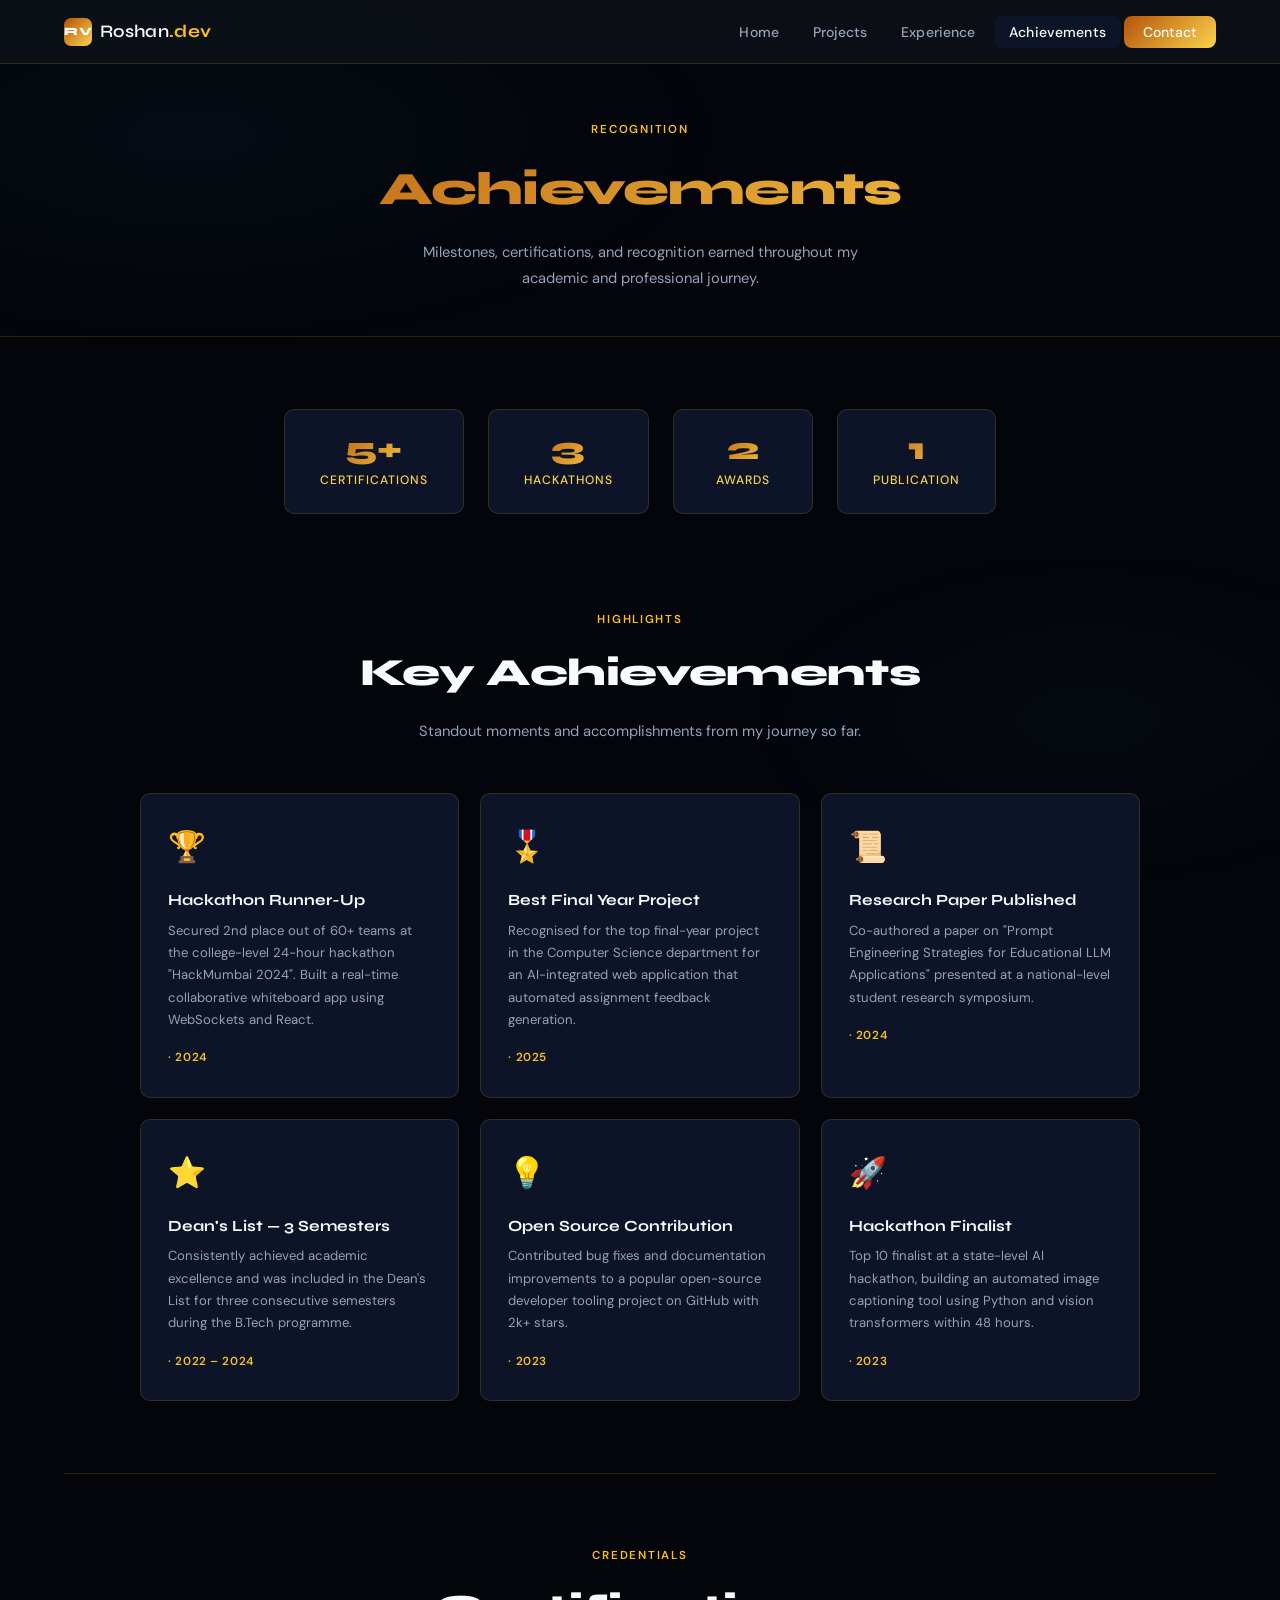
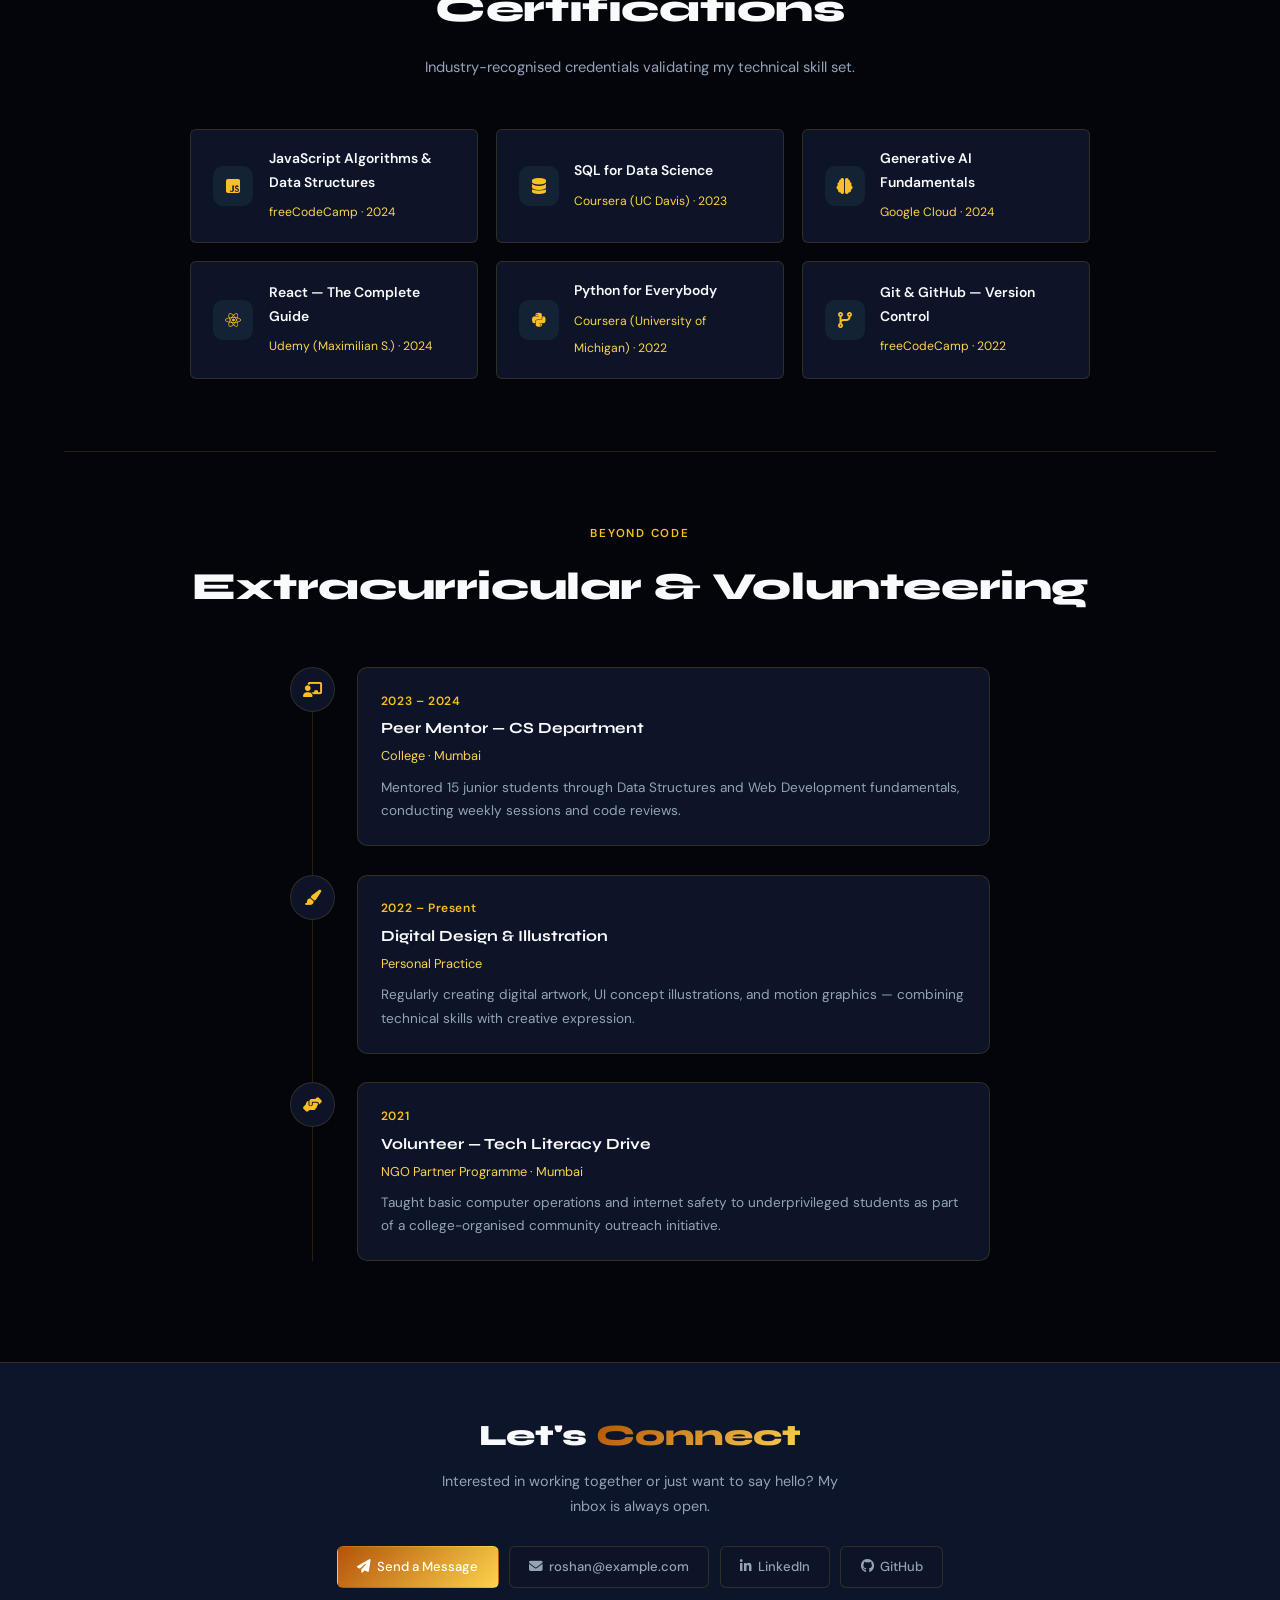
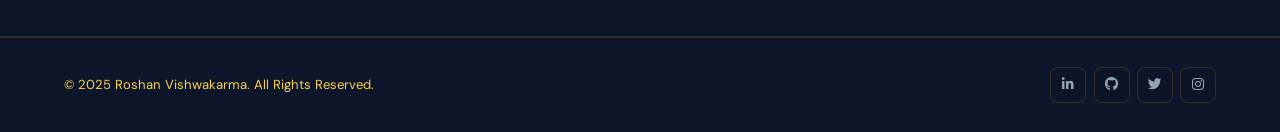
==== ach.html @ c351575d "Project Upload" ====
<!DOCTYPE html>
<html lang="en">
<head>
    <meta charset="UTF-8">
    <meta name="viewport" content="width=device-width, initial-scale=1.0">
    <title>Achievements | Roshan Vishwakarma</title>
    <meta name="description" content="Certifications, awards, and academic achievements of Roshan Vishwakarma.">
    <link rel="stylesheet" href="style.css">
    <link rel="stylesheet" href="https://cdnjs.cloudflare.com/ajax/libs/font-awesome/6.4.0/css/all.min.css">
</head>
<body>

    <nav class="navbar">
        <a href="index.html" class="logo">
            <span class="logo-badge">RV</span>
            <span class="logo-name">Roshan<span>.dev</span></span>
        </a>
        <ul class="nav-links">
            <li><a href="index.html">Home</a></li>
            <li><a href="projects.html">Projects</a></li>
            <li><a href="exp.html">Experience</a></li>
            <li><a href="ach.html" class="active">Achievements</a></li>
            <li><a href="contacts.html" class="nav-cta">Contact</a></li>
        </ul>
        <button class="hamburger" aria-label="Toggle menu"><i class="fas fa-bars"></i></button>
    </nav>

    <div class="page-hero">
        <span class="section-label">Recognition</span>
        <h1 class="gradient-text">Achievements</h1>
        <p>Milestones, certifications, and recognition earned throughout my academic and professional journey.</p>
    </div>

    <!-- ── STATS ── -->
    <section class="section" style="padding-bottom: 1rem;">
        <div class="stats-row">
            <div class="stat-card fade-in">
                <div class="stat-number">5+</div>
                <div class="stat-label">Certifications</div>
            </div>
            <div class="stat-card fade-in">
                <div class="stat-number">3</div>
                <div class="stat-label">Hackathons</div>
            </div>
            <div class="stat-card fade-in">
                <div class="stat-number">2</div>
                <div class="stat-label">Awards</div>
            </div>
            <div class="stat-card fade-in">
                <div class="stat-number">1</div>
                <div class="stat-label">Publication</div>
            </div>
        </div>
    </section>

    <!-- ── KEY ACHIEVEMENTS ── -->
    <section class="section" style="padding-top: 1rem;">
        <div class="section-header">
            <span class="section-label">Highlights</span>
            <h2 class="section-title">Key Achievements</h2>
            <p class="section-desc">Standout moments and accomplishments from my journey so far.</p>
        </div>

        <div class="achievements-grid">

            <div class="achievement-card fade-in">
                <div class="achievement-icon">🏆</div>
                <h3>Hackathon Runner-Up</h3>
                <p>Secured 2nd place out of 60+ teams at the college-level 24-hour hackathon "HackMumbai 2024". Built a real-time collaborative whiteboard app using WebSockets and React.</p>
                <span class="achievement-year">· 2024</span>
            </div>

            <div class="achievement-card fade-in">
                <div class="achievement-icon">🎖️</div>
                <h3>Best Final Year Project</h3>
                <p>Recognised for the top final-year project in the Computer Science department for an AI-integrated web application that automated assignment feedback generation.</p>
                <span class="achievement-year">· 2025</span>
            </div>

            <div class="achievement-card fade-in">
                <div class="achievement-icon">📜</div>
                <h3>Research Paper Published</h3>
                <p>Co-authored a paper on "Prompt Engineering Strategies for Educational LLM Applications" presented at a national-level student research symposium.</p>
                <span class="achievement-year">· 2024</span>
            </div>

            <div class="achievement-card fade-in">
                <div class="achievement-icon">⭐</div>
                <h3>Dean's List — 3 Semesters</h3>
                <p>Consistently achieved academic excellence and was included in the Dean's List for three consecutive semesters during the B.Tech programme.</p>
                <span class="achievement-year">· 2022 – 2024</span>
            </div>

            <div class="achievement-card fade-in">
                <div class="achievement-icon">💡</div>
                <h3>Open Source Contribution</h3>
                <p>Contributed bug fixes and documentation improvements to a popular open-source developer tooling project on GitHub with 2k+ stars.</p>
                <span class="achievement-year">· 2023</span>
            </div>

            <div class="achievement-card fade-in">
                <div class="achievement-icon">🚀</div>
                <h3>Hackathon Finalist</h3>
                <p>Top 10 finalist at a state-level AI hackathon, building an automated image captioning tool using Python and vision transformers within 48 hours.</p>
                <span class="achievement-year">· 2023</span>
            </div>

        </div>
    </section>

    <div class="section-divider"></div>

    <!-- ── CERTIFICATIONS ── -->
    <section class="section">
        <div class="section-header">
            <span class="section-label">Credentials</span>
            <h2 class="section-title">Certifications</h2>
            <p class="section-desc">Industry-recognised credentials validating my technical skill set.</p>
        </div>

        <div class="cert-grid">
            <a href="#" class="cert-card fade-in">
                <div class="cert-icon"><i class="fab fa-js-square"></i></div>
                <div class="cert-info">
                    <h4>JavaScript Algorithms &amp; Data Structures</h4>
                    <span>freeCodeCamp · 2024</span>
                </div>
            </a>

            <a href="#" class="cert-card fade-in">
                <div class="cert-icon"><i class="fas fa-database"></i></div>
                <div class="cert-info">
                    <h4>SQL for Data Science</h4>
                    <span>Coursera (UC Davis) · 2023</span>
                </div>
            </a>

            <a href="#" class="cert-card fade-in">
                <div class="cert-icon"><i class="fas fa-brain"></i></div>
                <div class="cert-info">
                    <h4>Generative AI Fundamentals</h4>
                    <span>Google Cloud · 2024</span>
                </div>
            </a>

            <a href="#" class="cert-card fade-in">
                <div class="cert-icon"><i class="fab fa-react"></i></div>
                <div class="cert-info">
                    <h4>React — The Complete Guide</h4>
                    <span>Udemy (Maximilian S.) · 2024</span>
                </div>
            </a>

            <a href="#" class="cert-card fade-in">
                <div class="cert-icon"><i class="fab fa-python"></i></div>
                <div class="cert-info">
                    <h4>Python for Everybody</h4>
                    <span>Coursera (University of Michigan) · 2022</span>
                </div>
            </a>

            <a href="#" class="cert-card fade-in">
                <div class="cert-icon"><i class="fas fa-code-branch"></i></div>
                <div class="cert-info">
                    <h4>Git &amp; GitHub — Version Control</h4>
                    <span>freeCodeCamp · 2022</span>
                </div>
            </a>
        </div>
    </section>

    <div class="section-divider"></div>

    <!-- ── EXTRACURRICULAR ── -->
    <section class="section">
        <div class="section-header">
            <span class="section-label">Beyond Code</span>
            <h2 class="section-title">Extracurricular &amp; Volunteering</h2>
        </div>

        <div class="timeline" style="max-width:700px; margin:0 auto;">

            <div class="timeline-item fade-in">
                <div class="timeline-icon"><i class="fas fa-chalkboard-teacher"></i></div>
                <div class="timeline-content">
                    <span class="timeline-date">2023 – 2024</span>
                    <h3>Peer Mentor — CS Department</h3>
                    <span class="timeline-place">College · Mumbai</span>
                    <p>Mentored 15 junior students through Data Structures and Web Development fundamentals, conducting weekly sessions and code reviews.</p>
                </div>
            </div>

            <div class="timeline-item fade-in">
                <div class="timeline-icon"><i class="fas fa-paint-brush"></i></div>
                <div class="timeline-content">
                    <span class="timeline-date">2022 – Present</span>
                    <h3>Digital Design &amp; Illustration</h3>
                    <span class="timeline-place">Personal Practice</span>
                    <p>Regularly creating digital artwork, UI concept illustrations, and motion graphics — combining technical skills with creative expression.</p>
                </div>
            </div>

            <div class="timeline-item fade-in">
                <div class="timeline-icon"><i class="fas fa-hands-helping"></i></div>
                <div class="timeline-content">
                    <span class="timeline-date">2021</span>
                    <h3>Volunteer — Tech Literacy Drive</h3>
                    <span class="timeline-place">NGO Partner Programme · Mumbai</span>
                    <p>Taught basic computer operations and internet safety to underprivileged students as part of a college-organised community outreach initiative.</p>
                </div>
            </div>

        </div>
    </section>

    <!-- ── CONNECT WITH ME ── -->
    <div class="connect-banner">
        <h2>Let's <span class="gradient-text">Connect</span></h2>
        <p>Interested in working together or just want to say hello? My inbox is always open.</p>
        <div class="connect-links">
            <a href="contacts.html" class="connect-link primary"><i class="fas fa-paper-plane"></i> Send a Message</a>
            <a href="mailto:roshan@example.com" class="connect-link"><i class="fas fa-envelope"></i> roshan@example.com</a>
            <a href="https://linkedin.com/in/roshan" target="_blank" class="connect-link"><i class="fab fa-linkedin-in"></i> LinkedIn</a>
            <a href="https://github.com/roshan" target="_blank" class="connect-link"><i class="fab fa-github"></i> GitHub</a>
        </div>
    </div>

    <footer class="footer">
        <div class="footer-left">
            <p>© 2025 Roshan Vishwakarma. All Rights Reserved.</p>
        </div>
        <div class="social-icons">
            <a href="#" aria-label="LinkedIn"><i class="fab fa-linkedin-in"></i></a>
            <a href="#" aria-label="GitHub"><i class="fab fa-github"></i></a>
            <a href="#" aria-label="Twitter"><i class="fab fa-twitter"></i></a>
            <a href="#" aria-label="Instagram"><i class="fab fa-instagram"></i></a>
        </div>
    </footer>

    <script src="script.js"></script>
</body>
</html>
---- style.css ----
@import url('https://fonts.googleapis.com/css2?family=Syne:wght@400;500;600;700;800&family=DM+Sans:ital,opsz,wght@0,9..40,300;0,9..40,400;0,9..40,500;1,9..40,300&display=swap');

/* ═══════════════════════════════════════════
   DESIGN TOKENS
═══════════════════════════════════════════ */
:root {
    /* Backgrounds & Surfaces */
    --bg:          #03050b;
    --bg-2:        #0c152a;
    --bg-3:        #131e3b;
    --surface:     #0d1427;
    --surface-2:   #131d36;
    --surface-3:   #192643; 
    --overlay:     rgba(6, 11, 25, 0.85); 

    /* Borders */
    --border:        rgba(251, 191, 36, 0.15);
    --border-hover:  rgba(251, 191, 36, 0.35);
    --border-strong: rgba(251, 191, 36, 0.55); 

    /* Typography */
    --text-bright: #ffffff; 
    --text:        #f8fafc;
    --text-muted:  #94a3b8;
    --text-dim:    #fcd34d;

    /* Primary Accents */
    --accent:        #fbbf24;
    --accent-hover:  #fcd34d; 
    --accent-active: #f59e0b; 
    --accent-2:      #fde68a;
    --accent-3:      #fef08a;

    /* Semantic / Status Colors */
    --success:       #34d399;
    --success-bg:    rgba(52, 211, 153, 0.15);
    --warning:       #fb923c;
    --warning-bg:    rgba(251, 146, 60, 0.15);
    --error:         #f87171;
    --error-bg:      rgba(248, 113, 113, 0.15);

    /* Effects & Geometry */
    --glow:        rgba(251, 191, 36, 0.20);
    --gradient:    linear-gradient(135deg, #b45309 0%, #fcd34d 100%);
    --gradient-2:  linear-gradient(135deg, #d97706 0%, #fde68a 100%);
    --shadow:      0 16px 48px rgba(0,0,0,0.55);
    --radius:      10px;
    --radius-sm:   6px;
}
/* ═══════════════════════════════════════════
   RESET & BASE
═══════════════════════════════════════════ */
*,*::before,*::after{margin:0;padding:0;box-sizing:border-box;}
html{scroll-behavior:smooth;}
body{background-color:var(--bg);color:var(--text);font-family:'DM Sans',sans-serif;line-height:1.7;overflow-x:hidden;}
body::before{content:'';position:fixed;inset:0;background:radial-gradient(ellipse 70% 40% at 15% 15%,rgba(78,158,187,0.05) 0%,transparent 60%),radial-gradient(ellipse 50% 35% at 85% 80%,rgba(108,184,212,0.03) 0%,transparent 55%);pointer-events:none;z-index:0;}

/* ═══════════════════════════════════════════
   NAVBAR
═══════════════════════════════════════════ */
.navbar{display:flex;justify-content:space-between;align-items:center;padding:0 5%;height:64px;background:rgba(13,17,23,0.92);backdrop-filter:blur(18px);-webkit-backdrop-filter:blur(18px);border-bottom:1px solid var(--border);position:sticky;top:0;z-index:1000;transition:box-shadow 0.3s;}
.logo{font-family:'Syne',sans-serif;font-size:1.1rem;font-weight:700;color:var(--text);text-decoration:none;letter-spacing:0.02em;display:flex;align-items:center;gap:8px;}
.logo-badge{width:28px;height:28px;border-radius:7px;background:var(--gradient);display:inline-flex;align-items:center;justify-content:center;font-size:0.7rem;font-weight:800;color:#fff;letter-spacing:0.5px;flex-shrink:0;}
.logo-name{font-weight:600;color:var(--text);}
.logo-name span{color:var(--accent);font-weight:700;}
.nav-links{list-style:none;display:flex;gap:0.2rem;}
.nav-links a{text-decoration:none;color:var(--text-muted);font-size:0.875rem;font-weight:500;padding:0.42rem 0.95rem;border-radius:8px;transition:all 0.2s;letter-spacing:0.01em;}
.nav-links a:hover,.nav-links a.active{color:var(--text);background:var(--surface);}
.nav-cta{background:var(--gradient)!important;color:#fff!important;padding:0.42rem 1.15rem!important;}
.nav-cta:hover{opacity:0.88;transform:translateY(-1px);}
.hamburger{display:none;font-size:1.35rem;cursor:pointer;color:var(--text);background:none;border:none;padding:4px;line-height:1;}

/* ═══════════════════════════════════════════
   HERO
═══════════════════════════════════════════ */
.hero{min-height:calc(100vh - 64px);display:flex;align-items:center;justify-content:center;text-align:center;padding:4rem 5%;position:relative;z-index:1;}
.hero-container{max-width:780px;animation:fadeUp 0.7s ease both;}
.profile-img-wrapper{position:relative;display:inline-block;margin-bottom:1.5rem;padding:2px;border-radius:50%;background:var(--gradient);}
.profile-img{width:118px;height:118px;border-radius:50%;object-fit:cover;display:block;outline:2.5px solid var(--bg);outline-offset:-1px;position:relative;z-index:1;}
.profile-img-wrapper::after{content:'';position:absolute;inset:-12px;border-radius:50%;background:var(--gradient);opacity:0.09;filter:blur(16px);z-index:0;}
.status-badge{display:inline-flex;align-items:center;gap:7px;background:rgba(78,158,187,0.08);border:1px solid rgba(78,158,187,0.26);padding:0.32rem 1rem;border-radius:100px;font-size:0.78rem;color:var(--accent-2);margin-bottom:1.5rem;font-weight:500;animation:fadeUp 0.7s 0.1s ease both;letter-spacing:0.01em;}
.status-dot{width:6px;height:6px;background:#4ade80;border-radius:50%;animation:pulse 2.2s infinite;}
@keyframes pulse{0%,100%{opacity:1;transform:scale(1);}50%{opacity:0.55;transform:scale(0.75);}}
.hero h1{font-family:'Syne',sans-serif;font-size:clamp(2.2rem,5.5vw,3.8rem);font-weight:800;line-height:1.1;margin-bottom:0.9rem;letter-spacing:-0.8px;animation:fadeUp 0.7s 0.14s ease both;}
.gradient-text{background:var(--gradient);-webkit-background-clip:text;-webkit-text-fill-color:transparent;background-clip:text;}
.subtitle{font-size:1rem;color:var(--text-muted);margin-bottom:1.6rem;animation:fadeUp 0.7s 0.18s ease both;letter-spacing:0.01em;}
.hero-tags{display:flex;justify-content:center;flex-wrap:wrap;gap:0.55rem;margin-bottom:1.8rem;animation:fadeUp 0.7s 0.22s ease both;}
.hero-tag{display:inline-flex;align-items:center;gap:6px;background:var(--surface);border:1px solid var(--border);padding:0.35rem 0.85rem;border-radius:100px;font-size:0.8rem;color:var(--text-muted);font-weight:500;}
.hero-tag i{color:var(--accent);font-size:0.72rem;}
.bio{font-size:0.97rem;color:var(--text-muted);max-width:540px;margin:0 auto 2.4rem;line-height:1.85;animation:fadeUp 0.7s 0.26s ease both;}
.hero-btns{display:flex;justify-content:center;gap:0.9rem;flex-wrap:wrap;animation:fadeUp 0.7s 0.30s ease both;}

/* ═══════════════════════════════════════════
   BUTTONS
═══════════════════════════════════════════ */
.btn{padding:0.72rem 1.75rem;border-radius:var(--radius-sm);text-decoration:none;font-weight:600;font-size:0.875rem;transition:all 0.22s;display:inline-flex;align-items:center;gap:7px;letter-spacing:0.01em;border:none;cursor:pointer;font-family:inherit;}
.btn-primary{background:var(--gradient);color:#fff;box-shadow:0 4px 18px var(--glow);}
.btn-primary:hover{transform:translateY(-2px);box-shadow:0 8px 28px var(--glow);opacity:0.92;}
.btn-secondary{background:var(--surface);color:var(--text);border:1px solid var(--border);}
.btn-secondary:hover{background:var(--surface-2);border-color:var(--border-hover);transform:translateY(-2px);}
.btn-ghost{background:transparent;color:var(--accent);border:1px solid rgba(78,158,187,0.3);}
.btn-ghost:hover{background:rgba(78,158,187,0.07);border-color:var(--accent);}

/* ═══════════════════════════════════════════
   SECTIONS
═══════════════════════════════════════════ */
.section{padding:4.5rem 5%;position:relative;z-index:1;}
.section-header{text-align:center;margin-bottom:3rem;}
.section-label{font-size:0.72rem;font-weight:600;letter-spacing:0.15em;text-transform:uppercase;color:var(--accent);margin-bottom:0.65rem;display:block;}
.section-title{font-family:'Syne',sans-serif;font-size:clamp(1.7rem,3.5vw,2.4rem);font-weight:800;letter-spacing:-0.4px;margin-bottom:0.85rem;color:var(--text);}
.section-desc{color:var(--text-muted);max-width:480px;margin:0 auto;font-size:0.92rem;line-height:1.75;}

/* ═══════════════════════════════════════════
   STATS
═══════════════════════════════════════════ */
.stats-row{display:flex;justify-content:center;gap:1.5rem;flex-wrap:wrap;margin-bottom:4rem;}
.stat-card{text-align:center;background:var(--surface);border:1px solid var(--border);border-radius:var(--radius);padding:1.4rem 2.2rem;min-width:140px;transition:border-color 0.25s,transform 0.25s;}
.stat-card:hover{border-color:var(--border-hover);transform:translateY(-3px);}
.stat-number{font-family:'Syne',sans-serif;font-size:2rem;font-weight:800;background:var(--gradient);-webkit-background-clip:text;-webkit-text-fill-color:transparent;background-clip:text;line-height:1;margin-bottom:0.35rem;}
.stat-label{font-size:0.76rem;color:var(--text-dim);text-transform:uppercase;letter-spacing:0.08em;font-weight:500;}

/* ═══════════════════════════════════════════
   SKILLS — TECHNICAL
═══════════════════════════════════════════ */
.skills-grid{display:grid;grid-template-columns:repeat(auto-fit,minmax(240px,1fr));gap:1.25rem;max-width:1000px;margin:0 auto;}
.skill-card{background:var(--surface);padding:1.7rem;border-radius:var(--radius);border:1px solid var(--border);transition:all 0.28s;position:relative;overflow:hidden;}
.skill-card::before{content:'';position:absolute;top:0;left:0;right:0;height:2px;background:var(--gradient);opacity:0;transition:opacity 0.28s;}
.skill-card:hover{border-color:var(--border-hover);transform:translateY(-4px);box-shadow:var(--shadow);}
.skill-card:hover::before{opacity:1;}
.skill-card-icon{width:42px;height:42px;background:rgba(78,158,187,0.1);border-radius:11px;display:flex;align-items:center;justify-content:center;font-size:1rem;color:var(--accent);margin-bottom:1.1rem;}
.skill-card h3{font-family:'Syne',sans-serif;font-size:0.95rem;font-weight:700;margin-bottom:0.9rem;color:var(--text);}
.tag-container{display:flex;flex-wrap:wrap;gap:0.45rem;}
.tag{background:rgba(255,255,255,0.04);border:1px solid var(--border);padding:0.28rem 0.7rem;border-radius:6px;font-size:0.76rem;color:var(--text-muted);transition:all 0.2s;}
.tag:hover{background:rgba(78,158,187,0.09);border-color:rgba(78,158,187,0.32);color:var(--accent-2);}

/* ═══════════════════════════════════════════
   SKILLS — SOFT
═══════════════════════════════════════════ */
.soft-skills-grid{display:grid;grid-template-columns:repeat(auto-fit,minmax(220px,1fr));gap:1.2rem;max-width:1000px;margin:0 auto;}
.soft-skill-card{background:var(--surface);border:1px solid var(--border);border-radius:var(--radius);padding:1.4rem 1.5rem;transition:all 0.26s;display:flex;align-items:flex-start;gap:0.9rem;}
.soft-skill-card:hover{border-color:var(--border-hover);transform:translateY(-3px);box-shadow:0 8px 28px rgba(0,0,0,0.28);}
.soft-icon{width:38px;height:38px;border-radius:10px;background:rgba(78,158,187,0.1);display:flex;align-items:center;justify-content:center;font-size:0.92rem;color:var(--accent);flex-shrink:0;margin-top:1px;}
.soft-text h4{font-family:'Syne',sans-serif;font-size:0.87rem;font-weight:700;margin-bottom:0.28rem;color:var(--text);}
.soft-text p{font-size:0.78rem;color:var(--text-muted);line-height:1.65;}

/* ═══════════════════════════════════════════
   PROJECTS
═══════════════════════════════════════════ */
.projects-grid{display:grid;grid-template-columns:repeat(auto-fit,minmax(300px,1fr));gap:1.4rem;max-width:1100px;margin:0 auto;}
.project-card{background:var(--surface);border-radius:var(--radius);overflow:hidden;border:1px solid var(--border);transition:all 0.28s;display:flex;flex-direction:column;}
.project-card:hover{border-color:var(--border-hover);transform:translateY(-5px);box-shadow:var(--shadow);}
.project-img{position:relative;overflow:hidden;height:175px;}
.project-img img{width:100%;height:100%;object-fit:cover;transition:transform 0.5s;}
.project-card:hover .project-img img{transform:scale(1.06);}
.project-img-overlay{position:absolute;inset:0;background:linear-gradient(to bottom,transparent 45%,rgba(13,17,23,0.82));}
.project-content{padding:1.4rem;flex:1;display:flex;flex-direction:column;}
.project-content h3{font-family:'Syne',sans-serif;font-size:1rem;font-weight:700;margin-bottom:0.45rem;color:var(--text);}
.project-content p{color:var(--text-muted);font-size:0.85rem;line-height:1.72;margin-bottom:0.9rem;flex:1;}
.project-tags{display:flex;flex-wrap:wrap;gap:0.38rem;margin-bottom:1.1rem;}
.project-tags span{background:rgba(78,158,187,0.08);color:var(--accent-2);padding:0.18rem 0.58rem;border-radius:4px;font-size:0.71rem;font-weight:500;border:1px solid rgba(78,158,187,0.2);}
.project-links{display:flex;gap:0.7rem;}
.link-btn{font-size:0.8rem;font-weight:600;color:var(--accent);text-decoration:none;display:flex;align-items:center;gap:4px;transition:gap 0.18s,color 0.18s;}
.link-btn:hover{gap:8px;}
.link-btn.secondary{color:var(--text-muted);}
.link-btn.secondary:hover{color:var(--text);}

/* ═══════════════════════════════════════════
   TIMELINE
═══════════════════════════════════════════ */
.timeline{max-width:680px;margin:0 auto;position:relative;}
.timeline::before{content:'';position:absolute;left:22px;top:0;bottom:0;width:1px;background:var(--border);}
.timeline-item{display:flex;gap:1.4rem;margin-bottom:1.8rem;position:relative;}
.timeline-icon{width:45px;height:45px;background:var(--surface);color:var(--accent);border-radius:50%;display:flex;align-items:center;justify-content:center;font-size:0.95rem;flex-shrink:0;border:1.5px solid var(--border);position:relative;z-index:1;transition:all 0.28s;}
.timeline-item:hover .timeline-icon{border-color:var(--accent);background:rgba(78,158,187,0.1);box-shadow:0 0 16px var(--glow);}
.timeline-content{background:var(--surface);padding:1.4rem;border-radius:var(--radius);border:1px solid var(--border);flex:1;transition:border-color 0.28s;}
.timeline-item:hover .timeline-content{border-color:var(--border-hover);}
.timeline-date{font-size:0.75rem;color:var(--accent);font-weight:600;letter-spacing:0.05em;margin-bottom:0.28rem;display:block;}
.timeline-content h3{font-family:'Syne',sans-serif;font-size:0.97rem;font-weight:700;margin-bottom:0.22rem;color:var(--text);}
.timeline-place{font-size:0.8rem;color:var(--text-dim);display:block;margin-bottom:0.55rem;}
.timeline-content p{font-size:0.85rem;color:var(--text-muted);line-height:1.72;}

/* ═══════════════════════════════════════════
   CONTACT
═══════════════════════════════════════════ */
.contact-grid{display:grid;grid-template-columns:1fr 1fr;gap:2.5rem;max-width:880px;margin:0 auto;align-items:start;}
.contact-info h3{font-family:'Syne',sans-serif;font-size:1.45rem;font-weight:800;margin-bottom:0.9rem;letter-spacing:-0.2px;}
.contact-info p{color:var(--text-muted);font-size:0.9rem;line-height:1.82;margin-bottom:1.8rem;}
.contact-links{display:flex;flex-direction:column;gap:0.65rem;}
.contact-link{display:flex;align-items:center;gap:11px;padding:0.85rem 1.1rem;background:var(--surface);border:1px solid var(--border);border-radius:var(--radius-sm);text-decoration:none;color:var(--text-muted);font-size:0.85rem;transition:all 0.22s;}
.contact-link:hover{border-color:var(--border-hover);color:var(--text);transform:translateX(4px);}
.contact-link i{width:18px;text-align:center;color:var(--accent);font-size:0.88rem;}
.contact-card{background:var(--surface);padding:1.9rem;border-radius:var(--radius);border:1px solid var(--border);}
.form-group{margin-bottom:1.1rem;}
.form-group label{display:block;font-size:0.78rem;font-weight:600;margin-bottom:0.44rem;color:var(--text-muted);letter-spacing:0.04em;text-transform:uppercase;}
.form-group input,.form-group textarea{width:100%;padding:0.76rem 0.95rem;background:var(--bg-2);border:1px solid var(--border);border-radius:var(--radius-sm);font-family:inherit;font-size:0.88rem;color:var(--text);transition:all 0.2s;outline:none;resize:vertical;}
.form-group input::placeholder,.form-group textarea::placeholder{color:var(--text-dim);}
.form-group input:focus,.form-group textarea:focus{border-color:var(--accent);box-shadow:0 0 0 3px rgba(78,158,187,0.1);background:var(--bg-3);}
.full-width{width:100%;justify-content:center;}

/* ═══════════════════════════════════════════
   ACHIEVEMENTS
═══════════════════════════════════════════ */
.achievements-grid{display:grid;grid-template-columns:repeat(auto-fit,minmax(270px,1fr));gap:1.3rem;max-width:1000px;margin:0 auto;}
.achievement-card{background:var(--surface);border:1px solid var(--border);border-radius:var(--radius);padding:1.7rem;transition:all 0.28s;position:relative;overflow:hidden;}
.achievement-card:hover{border-color:var(--border-hover);transform:translateY(-4px);box-shadow:var(--shadow);}
.achievement-card::after{content:'';position:absolute;bottom:0;left:0;right:0;height:2px;background:var(--gradient);transform:scaleX(0);transition:transform 0.3s;transform-origin:left;}
.achievement-card:hover::after{transform:scaleX(1);}
.achievement-icon{font-size:1.9rem;margin-bottom:0.9rem;}
.achievement-card h3{font-family:'Syne',sans-serif;font-size:0.97rem;font-weight:700;margin-bottom:0.38rem;color:var(--text);}
.achievement-card p{color:var(--text-muted);font-size:0.82rem;line-height:1.7;margin-bottom:0.7rem;}
.achievement-year{font-size:0.73rem;font-weight:600;color:var(--accent);letter-spacing:0.05em;}

/* ═══════════════════════════════════════════
   CERTIFICATIONS
═══════════════════════════════════════════ */
.cert-grid{display:grid;grid-template-columns:repeat(auto-fit,minmax(270px,1fr));gap:1.1rem;max-width:900px;margin:0 auto;}
.cert-card{display:flex;align-items:center;gap:0.95rem;background:var(--surface);border:1px solid var(--border);border-radius:var(--radius-sm);padding:1.1rem 1.4rem;transition:all 0.22s;text-decoration:none;}
.cert-card:hover{border-color:var(--border-hover);transform:translateX(4px);}
.cert-icon{width:40px;height:40px;background:rgba(78,158,187,0.1);border-radius:10px;display:flex;align-items:center;justify-content:center;font-size:1rem;color:var(--accent);flex-shrink:0;}
.cert-info h4{font-size:0.87rem;font-weight:600;color:var(--text);margin-bottom:0.18rem;}
.cert-info span{font-size:0.76rem;color:var(--text-dim);}

/* ═══════════════════════════════════════════
   FILTER TABS
═══════════════════════════════════════════ */
.filter-tabs{display:flex;justify-content:center;gap:0.45rem;flex-wrap:wrap;margin-bottom:2.2rem;}
.filter-tab{padding:0.38rem 1.05rem;border-radius:8px;border:1px solid var(--border);background:transparent;color:var(--text-muted);font-family:inherit;font-size:0.8rem;font-weight:500;cursor:pointer;transition:all 0.2s;}
.filter-tab:hover{border-color:var(--border-hover);color:var(--text);}
.filter-tab.active{background:var(--gradient);border-color:transparent;color:#fff;}

/* ═══════════════════════════════════════════
   AVAILABILITY BANNER
═══════════════════════════════════════════ */
.availability-banner{background:rgba(78,158,187,0.05);border:1px solid rgba(78,158,187,0.2);border-radius:var(--radius);padding:1.4rem 1.9rem;display:flex;align-items:center;justify-content:space-between;gap:1rem;max-width:880px;margin:0 auto 2.5rem;flex-wrap:wrap;}
.availability-text{display:flex;align-items:center;gap:11px;}
.avail-dot{width:9px;height:9px;background:#4ade80;border-radius:50%;animation:pulse 2.2s infinite;flex-shrink:0;}
.availability-text p{font-size:0.88rem;}
.availability-text p strong{color:var(--text);font-weight:600;}
.availability-text p span{color:var(--text-muted);}

/* ═══════════════════════════════════════════
   CONNECT BANNER (pre-footer)
═══════════════════════════════════════════ */
.connect-banner{background:var(--bg-2);border-top:1px solid var(--border);border-bottom:1px solid var(--border);padding:3rem 5%;text-align:center;position:relative;z-index:1;}
.connect-banner h2{font-family:'Syne',sans-serif;font-size:clamp(1.4rem,3vw,1.85rem);font-weight:800;margin-bottom:0.5rem;letter-spacing:-0.2px;}
.connect-banner p{color:var(--text-muted);font-size:0.9rem;max-width:400px;margin:0 auto 1.7rem;line-height:1.72;}
.connect-links{display:flex;justify-content:center;align-items:center;gap:0.65rem;flex-wrap:wrap;}
.connect-link{display:inline-flex;align-items:center;gap:6px;padding:0.55rem 1.2rem;border-radius:var(--radius-sm);background:var(--surface);border:1px solid var(--border);color:var(--text-muted);text-decoration:none;font-size:0.82rem;font-weight:500;transition:all 0.22s;white-space:nowrap;}
.connect-link i{font-size:0.85rem;}
.connect-link:hover{border-color:var(--accent);color:var(--text);background:rgba(78,158,187,0.07);transform:translateY(-2px);}
.connect-link.primary{background:var(--gradient);border-color:transparent;color:#fff;}
.connect-link.primary:hover{opacity:0.88;box-shadow:0 5px 18px var(--glow);transform:translateY(-2px);}

/* ═══════════════════════════════════════════
   FOOTER
═══════════════════════════════════════════ */
.footer{background:var(--bg-2);border-top:1px solid var(--border);padding:1.8rem 5%;display:flex;align-items:center;justify-content:space-between;flex-wrap:wrap;gap:1rem;position:relative;z-index:1;}
.footer-left p{font-size:0.82rem;color:var(--text-dim);}
.social-icons{display:flex;gap:0.45rem;}
.social-icons a{width:36px;height:36px;background:var(--surface);border:1px solid var(--border);border-radius:8px;display:flex;align-items:center;justify-content:center;color:var(--text-muted);font-size:0.85rem;text-decoration:none;transition:all 0.22s;}
.social-icons a:hover{background:rgba(78,158,187,0.1);border-color:var(--accent);color:var(--accent);transform:translateY(-2px);}

/* ═══════════════════════════════════════════
   PAGE HERO (sub-pages)
═══════════════════════════════════════════ */
.page-hero{padding:3.5rem 5% 2.8rem;text-align:center;position:relative;z-index:1;border-bottom:1px solid var(--border);}
.page-hero h1{font-family:'Syne',sans-serif;font-size:clamp(1.9rem,4.5vw,2.9rem);font-weight:800;letter-spacing:-0.8px;margin-bottom:0.7rem;}
.page-hero p{color:var(--text-muted);max-width:460px;margin:0 auto;font-size:0.92rem;line-height:1.75;}

/* SECTION DIVIDER */
.section-divider{height:1px;background:var(--border);margin:0 5%;}

/* ═══════════════════════════════════════════
   ANIMATIONS
═══════════════════════════════════════════ */
@keyframes fadeUp{from{opacity:0;transform:translateY(22px);}to{opacity:1;transform:translateY(0);}}
.fade-in{opacity:0;transform:translateY(18px);transition:opacity 0.55s ease,transform 0.55s ease;}
.fade-in.visible{opacity:1;transform:translateY(0);}

/* ═══════════════════════════════════════════
   RESPONSIVE
═══════════════════════════════════════════ */
@media(max-width:768px){
    .nav-links{display:none;flex-direction:column;gap:0;}
    .nav-links.open{display:flex;position:absolute;top:64px;left:0;right:0;background:rgba(13,17,23,0.97);border-bottom:1px solid var(--border);padding:0.9rem;gap:0.15rem;backdrop-filter:blur(18px);}
    .hamburger{display:block;}
    .hero h1{font-size:2rem;}
    .bio{font-size:0.9rem;}
    .contact-grid{grid-template-columns:1fr;}
    .footer{flex-direction:column;text-align:center;}
    .footer .social-icons{justify-content:center;}
    .stats-row{gap:0.9rem;}
    .stat-card{padding:1.1rem 1.4rem;min-width:120px;}
    .availability-banner{justify-content:center;text-align:center;}
    .connect-links{gap:0.5rem;}
    .timeline::before{left:18px;}
    .timeline-icon{width:38px;height:38px;font-size:0.85rem;}
    .timeline-item{gap:1.1rem;}
    .soft-skills-grid{grid-template-columns:1fr 1fr;}
    .achievements-grid{grid-template-columns:1fr;}
}
@media(max-width:480px){
    .section{padding:3rem 4%;}
    .soft-skills-grid{grid-template-columns:1fr;}
    .hero-tags{gap:0.4rem;}
    .projects-grid{grid-template-columns:1fr;}
    .connect-link{font-size:0.78rem;padding:0.5rem 0.9rem;}
}
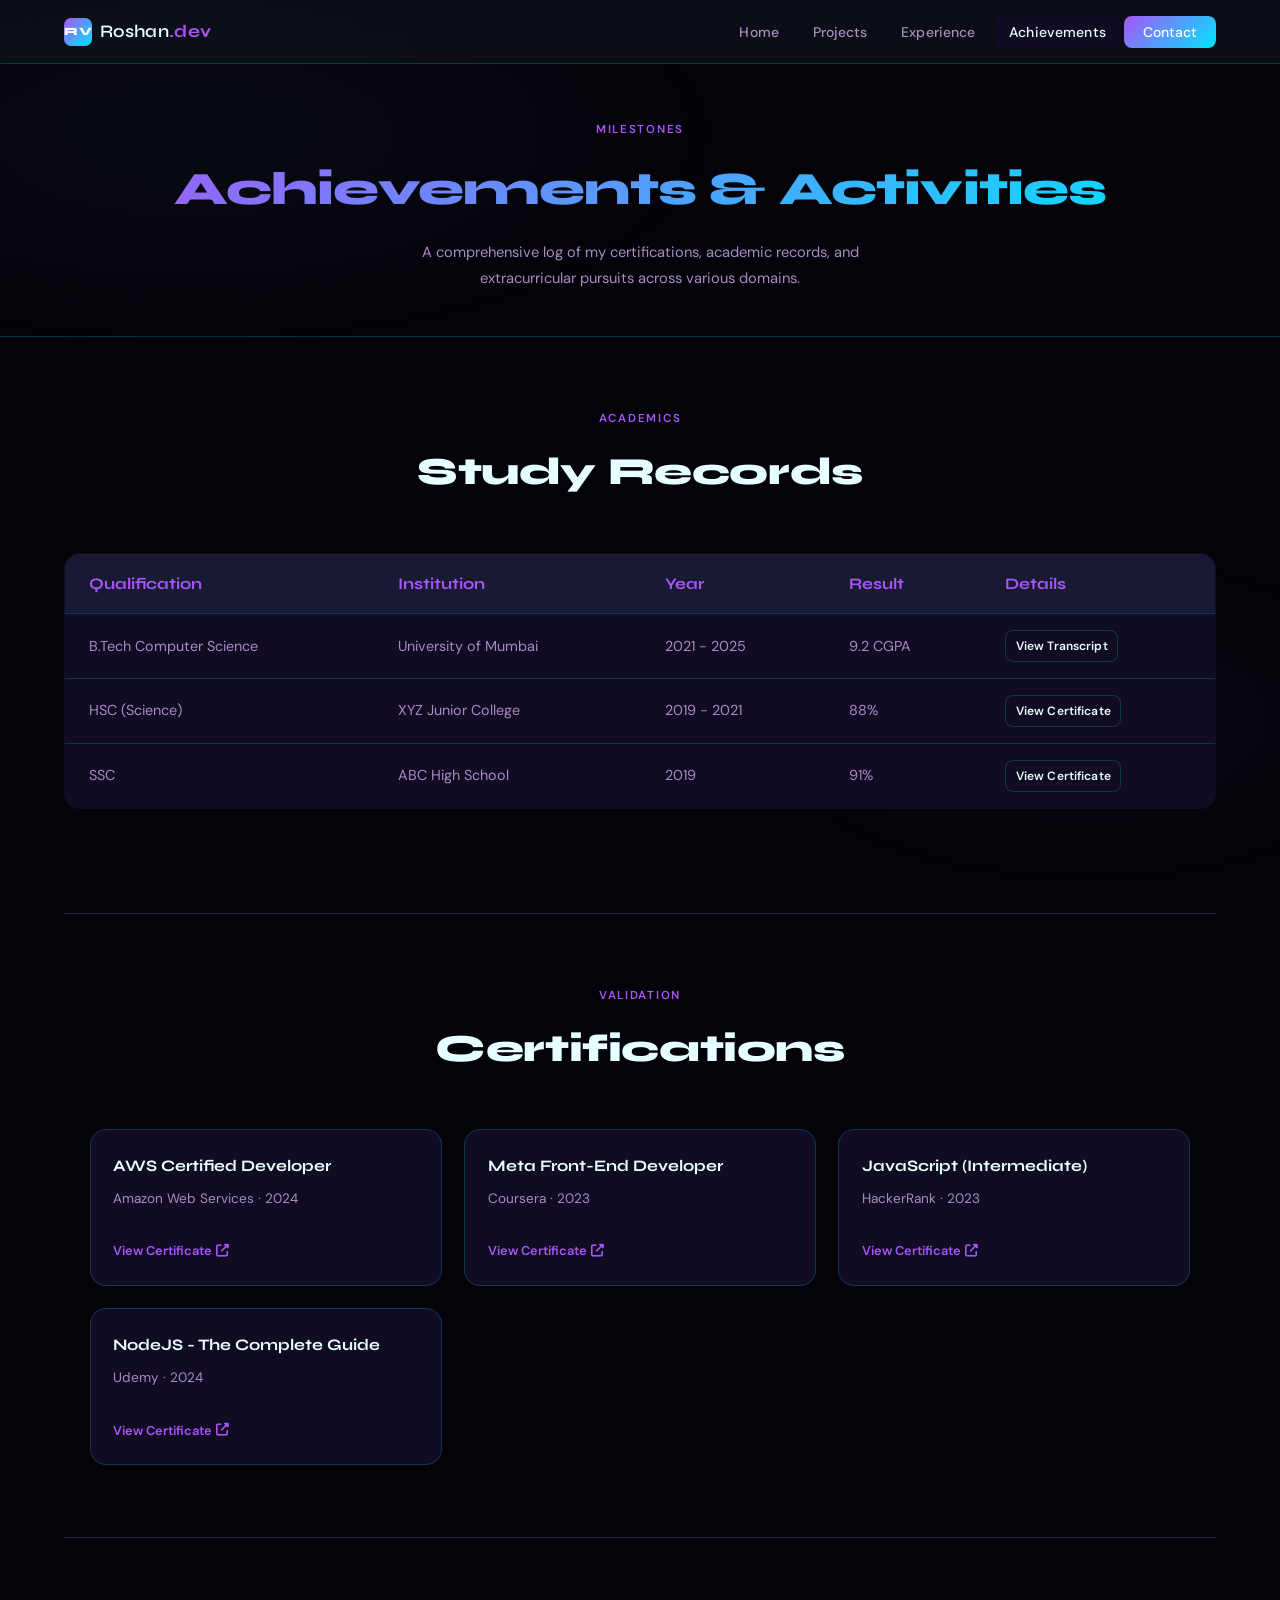
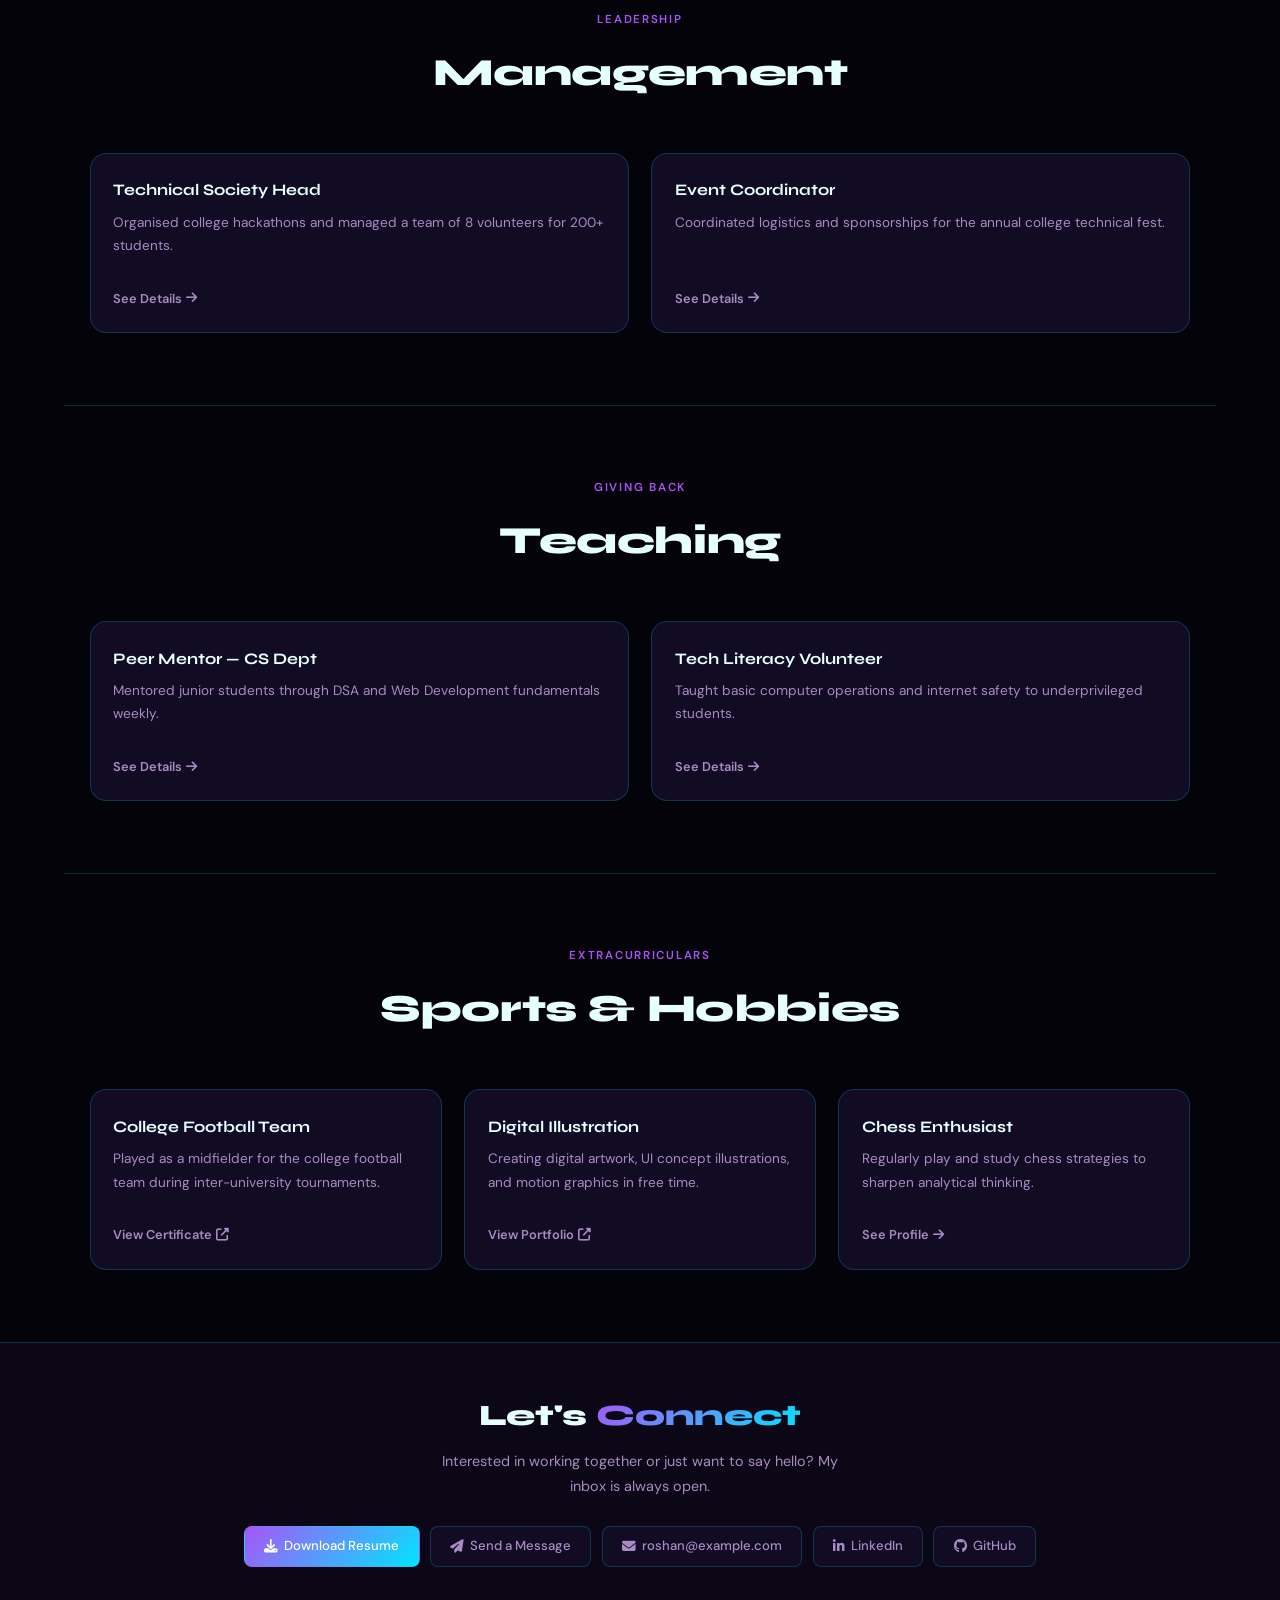
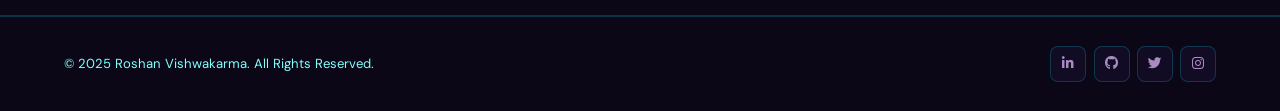
==== commit 725534d4: "Updated version 3.0.0" ====
--- a/ach.html
+++ b/ach.html
@@ -25,191 +25,206 @@
         <button class="hamburger" aria-label="Toggle menu"><i class="fas fa-bars"></i></button>
     </nav>
 
+        <main>
     <div class="page-hero">
-        <span class="section-label">Recognition</span>
-        <h1 class="gradient-text">Achievements</h1>
-        <p>Milestones, certifications, and recognition earned throughout my academic and professional journey.</p>
+        <span class="section-label">Milestones</span>
+        <h1 class="gradient-text">Achievements &amp; Activities</h1>
+        <p>A comprehensive log of my certifications, academic records, and extracurricular pursuits across various domains.</p>
     </div>
 
-    <!-- ── STATS ── -->
-    <section class="section" style="padding-bottom: 1rem;">
-        <div class="stats-row">
-            <div class="stat-card fade-in">
-                <div class="stat-number">5+</div>
-                <div class="stat-label">Certifications</div>
-            </div>
-            <div class="stat-card fade-in">
-                <div class="stat-number">3</div>
-                <div class="stat-label">Hackathons</div>
-            </div>
-            <div class="stat-card fade-in">
-                <div class="stat-number">2</div>
-                <div class="stat-label">Awards</div>
-            </div>
-            <div class="stat-card fade-in">
-                <div class="stat-number">1</div>
-                <div class="stat-label">Publication</div>
-            </div>
-        </div>
-    </section>
-
-    <!-- ── KEY ACHIEVEMENTS ── -->
-    <section class="section" style="padding-top: 1rem;">
-        <div class="section-header">
-            <span class="section-label">Highlights</span>
-            <h2 class="section-title">Key Achievements</h2>
-            <p class="section-desc">Standout moments and accomplishments from my journey so far.</p>
-        </div>
-
-        <div class="achievements-grid">
-
-            <div class="achievement-card fade-in">
-                <div class="achievement-icon">🏆</div>
-                <h3>Hackathon Runner-Up</h3>
-                <p>Secured 2nd place out of 60+ teams at the college-level 24-hour hackathon "HackMumbai 2024". Built a real-time collaborative whiteboard app using WebSockets and React.</p>
-                <span class="achievement-year">· 2024</span>
-            </div>
-
-            <div class="achievement-card fade-in">
-                <div class="achievement-icon">🎖️</div>
-                <h3>Best Final Year Project</h3>
-                <p>Recognised for the top final-year project in the Computer Science department for an AI-integrated web application that automated assignment feedback generation.</p>
-                <span class="achievement-year">· 2025</span>
-            </div>
-
-            <div class="achievement-card fade-in">
-                <div class="achievement-icon">📜</div>
-                <h3>Research Paper Published</h3>
-                <p>Co-authored a paper on "Prompt Engineering Strategies for Educational LLM Applications" presented at a national-level student research symposium.</p>
-                <span class="achievement-year">· 2024</span>
-            </div>
-
-            <div class="achievement-card fade-in">
-                <div class="achievement-icon">⭐</div>
-                <h3>Dean's List — 3 Semesters</h3>
-                <p>Consistently achieved academic excellence and was included in the Dean's List for three consecutive semesters during the B.Tech programme.</p>
-                <span class="achievement-year">· 2022 – 2024</span>
-            </div>
-
-            <div class="achievement-card fade-in">
-                <div class="achievement-icon">💡</div>
-                <h3>Open Source Contribution</h3>
-                <p>Contributed bug fixes and documentation improvements to a popular open-source developer tooling project on GitHub with 2k+ stars.</p>
-                <span class="achievement-year">· 2023</span>
-            </div>
-
-            <div class="achievement-card fade-in">
-                <div class="achievement-icon">🚀</div>
-                <h3>Hackathon Finalist</h3>
-                <p>Top 10 finalist at a state-level AI hackathon, building an automated image captioning tool using Python and vision transformers within 48 hours.</p>
-                <span class="achievement-year">· 2023</span>
-            </div>
-
+    <!-- ── STUDY & ACADEMICS ── -->
+    <section id="study" class="section">
+        <div class="section-header">
+            <span class="section-label">Academics</span>
+            <h2 class="section-title">Study Records</h2>
+        </div>
+        
+        <div style="overflow-x: auto; margin-bottom: 2rem;">
+            <table style="width: 100%; border-collapse: collapse; background: var(--surface); border-radius: var(--radius); overflow: hidden; border: 1px solid var(--border); text-align: left;">
+                <thead style="background: rgba(78,158,187,0.1);">
+                    <tr>
+                        <th style="padding: 1rem 1.5rem; color: var(--accent); font-family: 'Syne', sans-serif;">Qualification</th>
+                        <th style="padding: 1rem 1.5rem; color: var(--accent); font-family: 'Syne', sans-serif;">Institution</th>
+                        <th style="padding: 1rem 1.5rem; color: var(--accent); font-family: 'Syne', sans-serif;">Year</th>
+                        <th style="padding: 1rem 1.5rem; color: var(--accent); font-family: 'Syne', sans-serif;">Result</th>
+                        <th style="padding: 1rem 1.5rem; color: var(--accent); font-family: 'Syne', sans-serif;">Details</th>
+                    </tr>
+                </thead>
+                <tbody style="font-size: 0.9rem; color: var(--text-muted);">
+                    <tr style="border-top: 1px solid var(--border);">
+                        <td style="padding: 1rem 1.5rem;">B.Tech Computer Science</td>
+                        <td style="padding: 1rem 1.5rem;">University of Mumbai</td>
+                        <td style="padding: 1rem 1.5rem;">2021 - 2025</td>
+                        <td style="padding: 1rem 1.5rem;">9.2 CGPA</td>
+                        <td style="padding: 1rem 1.5rem;"><a href="#" class="btn btn-secondary" style="padding: 0.3rem 0.6rem; font-size: 0.75rem;">View Transcript</a></td>
+                    </tr>
+                    <tr style="border-top: 1px solid var(--border);">
+                        <td style="padding: 1rem 1.5rem;">HSC (Science)</td>
+                        <td style="padding: 1rem 1.5rem;">XYZ Junior College</td>
+                        <td style="padding: 1rem 1.5rem;">2019 - 2021</td>
+                        <td style="padding: 1rem 1.5rem;">88%</td>
+                        <td style="padding: 1rem 1.5rem;"><a href="#" class="btn btn-secondary" style="padding: 0.3rem 0.6rem; font-size: 0.75rem;">View Certificate</a></td>
+                    </tr>
+                    <tr style="border-top: 1px solid var(--border);">
+                        <td style="padding: 1rem 1.5rem;">SSC</td>
+                        <td style="padding: 1rem 1.5rem;">ABC High School</td>
+                        <td style="padding: 1rem 1.5rem;">2019</td>
+                        <td style="padding: 1rem 1.5rem;">91%</td>
+                        <td style="padding: 1rem 1.5rem;"><a href="#" class="btn btn-secondary" style="padding: 0.3rem 0.6rem; font-size: 0.75rem;">View Certificate</a></td>
+                    </tr>
+                </tbody>
+            </table>
         </div>
     </section>
 
     <div class="section-divider"></div>
 
     <!-- ── CERTIFICATIONS ── -->
-    <section class="section">
-        <div class="section-header">
-            <span class="section-label">Credentials</span>
+    <section id="certifications" class="section">
+        <div class="section-header">
+            <span class="section-label">Validation</span>
             <h2 class="section-title">Certifications</h2>
-            <p class="section-desc">Industry-recognised credentials validating my technical skill set.</p>
-        </div>
-
-        <div class="cert-grid">
-            <a href="#" class="cert-card fade-in">
-                <div class="cert-icon"><i class="fab fa-js-square"></i></div>
-                <div class="cert-info">
-                    <h4>JavaScript Algorithms &amp; Data Structures</h4>
-                    <span>freeCodeCamp · 2024</span>
-                </div>
-            </a>
-
-            <a href="#" class="cert-card fade-in">
-                <div class="cert-icon"><i class="fas fa-database"></i></div>
-                <div class="cert-info">
-                    <h4>SQL for Data Science</h4>
-                    <span>Coursera (UC Davis) · 2023</span>
-                </div>
-            </a>
-
-            <a href="#" class="cert-card fade-in">
-                <div class="cert-icon"><i class="fas fa-brain"></i></div>
-                <div class="cert-info">
-                    <h4>Generative AI Fundamentals</h4>
-                    <span>Google Cloud · 2024</span>
-                </div>
-            </a>
-
-            <a href="#" class="cert-card fade-in">
-                <div class="cert-icon"><i class="fab fa-react"></i></div>
-                <div class="cert-info">
-                    <h4>React — The Complete Guide</h4>
-                    <span>Udemy (Maximilian S.) · 2024</span>
-                </div>
-            </a>
-
-            <a href="#" class="cert-card fade-in">
-                <div class="cert-icon"><i class="fab fa-python"></i></div>
-                <div class="cert-info">
-                    <h4>Python for Everybody</h4>
-                    <span>Coursera (University of Michigan) · 2022</span>
-                </div>
-            </a>
-
-            <a href="#" class="cert-card fade-in">
-                <div class="cert-icon"><i class="fas fa-code-branch"></i></div>
-                <div class="cert-info">
-                    <h4>Git &amp; GitHub — Version Control</h4>
-                    <span>freeCodeCamp · 2022</span>
-                </div>
-            </a>
-        </div>
-    </section>
-
-    <div class="section-divider"></div>
-
-    <!-- ── EXTRACURRICULAR ── -->
-    <section class="section">
-        <div class="section-header">
-            <span class="section-label">Beyond Code</span>
-            <h2 class="section-title">Extracurricular &amp; Volunteering</h2>
-        </div>
-
-        <div class="timeline" style="max-width:700px; margin:0 auto;">
-
-            <div class="timeline-item fade-in">
-                <div class="timeline-icon"><i class="fas fa-chalkboard-teacher"></i></div>
-                <div class="timeline-content">
-                    <span class="timeline-date">2023 – 2024</span>
-                    <h3>Peer Mentor — CS Department</h3>
-                    <span class="timeline-place">College · Mumbai</span>
-                    <p>Mentored 15 junior students through Data Structures and Web Development fundamentals, conducting weekly sessions and code reviews.</p>
-                </div>
-            </div>
-
-            <div class="timeline-item fade-in">
-                <div class="timeline-icon"><i class="fas fa-paint-brush"></i></div>
-                <div class="timeline-content">
-                    <span class="timeline-date">2022 – Present</span>
-                    <h3>Digital Design &amp; Illustration</h3>
-                    <span class="timeline-place">Personal Practice</span>
-                    <p>Regularly creating digital artwork, UI concept illustrations, and motion graphics — combining technical skills with creative expression.</p>
-                </div>
-            </div>
-
-            <div class="timeline-item fade-in">
-                <div class="timeline-icon"><i class="fas fa-hands-helping"></i></div>
-                <div class="timeline-content">
-                    <span class="timeline-date">2021</span>
-                    <h3>Volunteer — Tech Literacy Drive</h3>
-                    <span class="timeline-place">NGO Partner Programme · Mumbai</span>
-                    <p>Taught basic computer operations and internet safety to underprivileged students as part of a college-organised community outreach initiative.</p>
-                </div>
-            </div>
-
+        </div>
+
+        <div class="projects-grid">
+            <div class="project-card fade-in">
+                <div class="project-content">
+                    <h3>AWS Certified Developer</h3>
+                    <p>Amazon Web Services · 2024</p>
+                    <div style="margin-top: 1rem;">
+                        <a href="#" target="_blank" class="link-btn">View Certificate <i class="fas fa-external-link-alt"></i></a>
+                    </div>
+                </div>
+            </div>
+            <div class="project-card fade-in">
+                <div class="project-content">
+                    <h3>Meta Front-End Developer</h3>
+                    <p>Coursera · 2023</p>
+                    <div style="margin-top: 1rem;">
+                        <a href="#" target="_blank" class="link-btn">View Certificate <i class="fas fa-external-link-alt"></i></a>
+                    </div>
+                </div>
+            </div>
+            <div class="project-card fade-in">
+                <div class="project-content">
+                    <h3>JavaScript (Intermediate)</h3>
+                    <p>HackerRank · 2023</p>
+                    <div style="margin-top: 1rem;">
+                        <a href="#" target="_blank" class="link-btn">View Certificate <i class="fas fa-external-link-alt"></i></a>
+                    </div>
+                </div>
+            </div>
+            <div class="project-card fade-in">
+                <div class="project-content">
+                    <h3>NodeJS - The Complete Guide</h3>
+                    <p>Udemy · 2024</p>
+                    <div style="margin-top: 1rem;">
+                        <a href="#" target="_blank" class="link-btn">View Certificate <i class="fas fa-external-link-alt"></i></a>
+                    </div>
+                </div>
+            </div>
+        </div>
+    </section>
+
+    <div class="section-divider"></div>
+
+    <!-- ── MANAGEMENT & LEADERSHIP ── -->
+    <section id="management" class="section">
+        <div class="section-header">
+            <span class="section-label">Leadership</span>
+            <h2 class="section-title">Management</h2>
+        </div>
+        
+        <div class="projects-grid">
+            <div class="project-card fade-in">
+                <div class="project-content">
+                    <h3>Technical Society Head</h3>
+                    <p>Organised college hackathons and managed a team of 8 volunteers for 200+ students.</p>
+                    <div style="margin-top: 1rem;">
+                        <a href="#" target="_blank" class="link-btn secondary">See Details <i class="fas fa-arrow-right"></i></a>
+                    </div>
+                </div>
+            </div>
+            <div class="project-card fade-in">
+                <div class="project-content">
+                    <h3>Event Coordinator</h3>
+                    <p>Coordinated logistics and sponsorships for the annual college technical fest.</p>
+                    <div style="margin-top: 1rem;">
+                        <a href="#" target="_blank" class="link-btn secondary">See Details <i class="fas fa-arrow-right"></i></a>
+                    </div>
+                </div>
+            </div>
+        </div>
+    </section>
+
+    <div class="section-divider"></div>
+
+    <!-- ── TEACHING & MENTORING ── -->
+    <section id="teaching" class="section">
+        <div class="section-header">
+            <span class="section-label">Giving Back</span>
+            <h2 class="section-title">Teaching</h2>
+        </div>
+        
+        <div class="projects-grid">
+            <div class="project-card fade-in">
+                <div class="project-content">
+                    <h3>Peer Mentor — CS Dept</h3>
+                    <p>Mentored junior students through DSA and Web Development fundamentals weekly.</p>
+                    <div style="margin-top: 1rem;">
+                        <a href="#" target="_blank" class="link-btn secondary">See Details <i class="fas fa-arrow-right"></i></a>
+                    </div>
+                </div>
+            </div>
+            <div class="project-card fade-in">
+                <div class="project-content">
+                    <h3>Tech Literacy Volunteer</h3>
+                    <p>Taught basic computer operations and internet safety to underprivileged students.</p>
+                    <div style="margin-top: 1rem;">
+                        <a href="#" target="_blank" class="link-btn secondary">See Details <i class="fas fa-arrow-right"></i></a>
+                    </div>
+                </div>
+            </div>
+        </div>
+    </section>
+
+    <div class="section-divider"></div>
+
+    <!-- ── SPORTS & HOBBIES ── -->
+    <section id="hobbies" class="section">
+        <div class="section-header">
+            <span class="section-label">Extracurriculars</span>
+            <h2 class="section-title">Sports &amp; Hobbies</h2>
+        </div>
+        
+        <div class="projects-grid">
+            <div class="project-card fade-in">
+                <div class="project-content">
+                    <h3>College Football Team</h3>
+                    <p>Played as a midfielder for the college football team during inter-university tournaments.</p>
+                    <div style="margin-top: 1rem;">
+                        <a href="#" target="_blank" class="link-btn secondary">View Certificate <i class="fas fa-external-link-alt"></i></a>
+                    </div>
+                </div>
+            </div>
+            <div class="project-card fade-in">
+                <div class="project-content">
+                    <h3>Digital Illustration</h3>
+                    <p>Creating digital artwork, UI concept illustrations, and motion graphics in free time.</p>
+                    <div style="margin-top: 1rem;">
+                        <a href="#" target="_blank" class="link-btn secondary">View Portfolio <i class="fas fa-external-link-alt"></i></a>
+                    </div>
+                </div>
+            </div>
+            <div class="project-card fade-in">
+                <div class="project-content">
+                    <h3>Chess Enthusiast</h3>
+                    <p>Regularly play and study chess strategies to sharpen analytical thinking.</p>
+                    <div style="margin-top: 1rem;">
+                        <a href="#" target="_blank" class="link-btn secondary">See Profile <i class="fas fa-arrow-right"></i></a>
+                    </div>
+                </div>
+            </div>
         </div>
     </section>
 
@@ -218,12 +233,14 @@
         <h2>Let's <span class="gradient-text">Connect</span></h2>
         <p>Interested in working together or just want to say hello? My inbox is always open.</p>
         <div class="connect-links">
-            <a href="contacts.html" class="connect-link primary"><i class="fas fa-paper-plane"></i> Send a Message</a>
+            <a href="media/resume.pdf" target="_blank" class="connect-link primary" download><i class="fas fa-download"></i> Download Resume</a>
+            <a href="contacts.html" class="connect-link"><i class="fas fa-paper-plane"></i> Send a Message</a>
             <a href="mailto:roshan@example.com" class="connect-link"><i class="fas fa-envelope"></i> roshan@example.com</a>
             <a href="https://linkedin.com/in/roshan" target="_blank" class="connect-link"><i class="fab fa-linkedin-in"></i> LinkedIn</a>
             <a href="https://github.com/roshan" target="_blank" class="connect-link"><i class="fab fa-github"></i> GitHub</a>
         </div>
     </div>
+    </main>
 
     <footer class="footer">
         <div class="footer-left">
--- a/style.css
+++ b/style.css
@@ -5,49 +5,48 @@
 ═══════════════════════════════════════════ */
 :root {
     /* Backgrounds & Surfaces */
-    --bg:          #03050b;
-    --bg-2:        #0c152a;
-    --bg-3:        #131e3b;
-    --surface:     #0d1427;
-    --surface-2:   #131d36;
-    --surface-3:   #192643; 
-    --overlay:     rgba(6, 11, 25, 0.85); 
+    --bg:          #05030a;
+    --bg-2:        #0b0716;
+    --bg-3:        #120b24;
+    --surface:     #120b24;
+    --surface-2:   #1a1033;
+    --surface-3:   #241747; 
+    --overlay:     rgba(5, 3, 10, 0.85); 
 
     /* Borders */
-    --border:        rgba(251, 191, 36, 0.15);
-    --border-hover:  rgba(251, 191, 36, 0.35);
-    --border-strong: rgba(251, 191, 36, 0.55); 
+    --border:        rgba(0, 229, 255, 0.20); /* Cyan borders */
+    --border-hover:  rgba(0, 229, 255, 0.45);
+    --border-strong: rgba(0, 229, 255, 0.70); 
 
     /* Typography */
     --text-bright: #ffffff; 
-    --text:        #f8fafc;
-    --text-muted:  #94a3b8;
-    --text-dim:    #fcd34d;
+    --text:        #e6ffff;
+    --text-muted:  #a88bc2;
+    --text-dim:    #80ffff; /* Cyan text highlights */
 
     /* Primary Accents */
-    --accent:        #fbbf24;
-    --accent-hover:  #fcd34d; 
-    --accent-active: #f59e0b; 
-    --accent-2:      #fde68a;
-    --accent-3:      #fef08a;
+    --accent:        #a855f7; /* Keep the original purple */
+    --accent-hover:  #c084fc; 
+    --accent-active: #9333ea; 
+    --accent-2:      #00e5ff; /* Cyan secondary */
+    --accent-3:      #80ffff;
 
     /* Semantic / Status Colors */
-    --success:       #34d399;
-    --success-bg:    rgba(52, 211, 153, 0.15);
-    --warning:       #fb923c;
-    --warning-bg:    rgba(251, 146, 60, 0.15);
-    --error:         #f87171;
-    --error-bg:      rgba(248, 113, 113, 0.15);
+    --success:       #00ff9d;
+    --success-bg:    rgba(0, 255, 157, 0.15);
+    --warning:       #ffea00;
+    --warning-bg:    rgba(255, 234, 0, 0.15);
+    --error:         #ff1744;
+    --error-bg:      rgba(255, 23, 68, 0.15);
 
     /* Effects & Geometry */
-    --glow:        rgba(251, 191, 36, 0.20);
-    --gradient:    linear-gradient(135deg, #b45309 0%, #fcd34d 100%);
-    --gradient-2:  linear-gradient(135deg, #d97706 0%, #fde68a 100%);
-    --shadow:      0 16px 48px rgba(0,0,0,0.55);
-    --radius:      10px;
-    --radius-sm:   6px;
-}
-/* ═══════════════════════════════════════════
+    --glow:        rgba(0, 229, 255, 0.30);
+    --gradient:    linear-gradient(135deg, #a855f7 0%, #00e5ff 100%); /* Purple to Cyan */
+    --gradient-2:  linear-gradient(135deg, #9333ea 0%, #80ffff 100%);
+    --shadow:      0 16px 50px rgba(0,0,0,0.65);
+    --radius:      16px; /* Slightly sharper */
+    --radius-sm:   8px;
+}/* ═══════════════════════════════════════════
    RESET & BASE
 ═══════════════════════════════════════════ */
 *,*::before,*::after{margin:0;padding:0;box-sizing:border-box;}
@@ -305,4 +304,16 @@
     .hero-tags{gap:0.4rem;}
     .projects-grid{grid-template-columns:1fr;}
     .connect-link{font-size:0.78rem;padding:0.5rem 0.9rem;}
-}+}
+
+/* ═══════════════════════════════════════════
+   ACCORDION & NEW TAGS
+═══════════════════════════════════════════ */
+.accordion-item{border:1px solid var(--border);border-radius:var(--radius);margin-bottom:1rem;background:var(--surface);overflow:hidden;transition:border-color 0.3s;}
+.accordion-item:hover{border-color:var(--border-hover);}
+.accordion-header{padding:1.2rem 1.5rem;display:flex;justify-content:space-between;align-items:center;cursor:pointer;background:transparent;border:none;width:100%;text-align:left;color:var(--text);font-family:'Syne',sans-serif;font-size:0.95rem;font-weight:700;transition:all 0.3s;}
+.accordion-header:hover{background:rgba(78,158,187,0.05);}
+.accordion-header i{color:var(--accent);transition:transform 0.3s;font-size:0.9rem;}
+.accordion-content{max-height:0;overflow:hidden;transition:max-height 0.3s ease-out;background:rgba(5, 3, 10, 0.4);}
+.accordion-body{padding:0 1.5rem 1.5rem;color:var(--text-muted);font-size:0.85rem;line-height:1.7;}
+.success-tag{display:inline-flex;align-items:center;gap:5px;background:var(--success-bg);color:var(--success);padding:0.25rem 0.6rem;border-radius:4px;font-size:0.7rem;font-weight:600;border:1px solid rgba(0, 255, 157, 0.25);margin-bottom:0.7rem;}
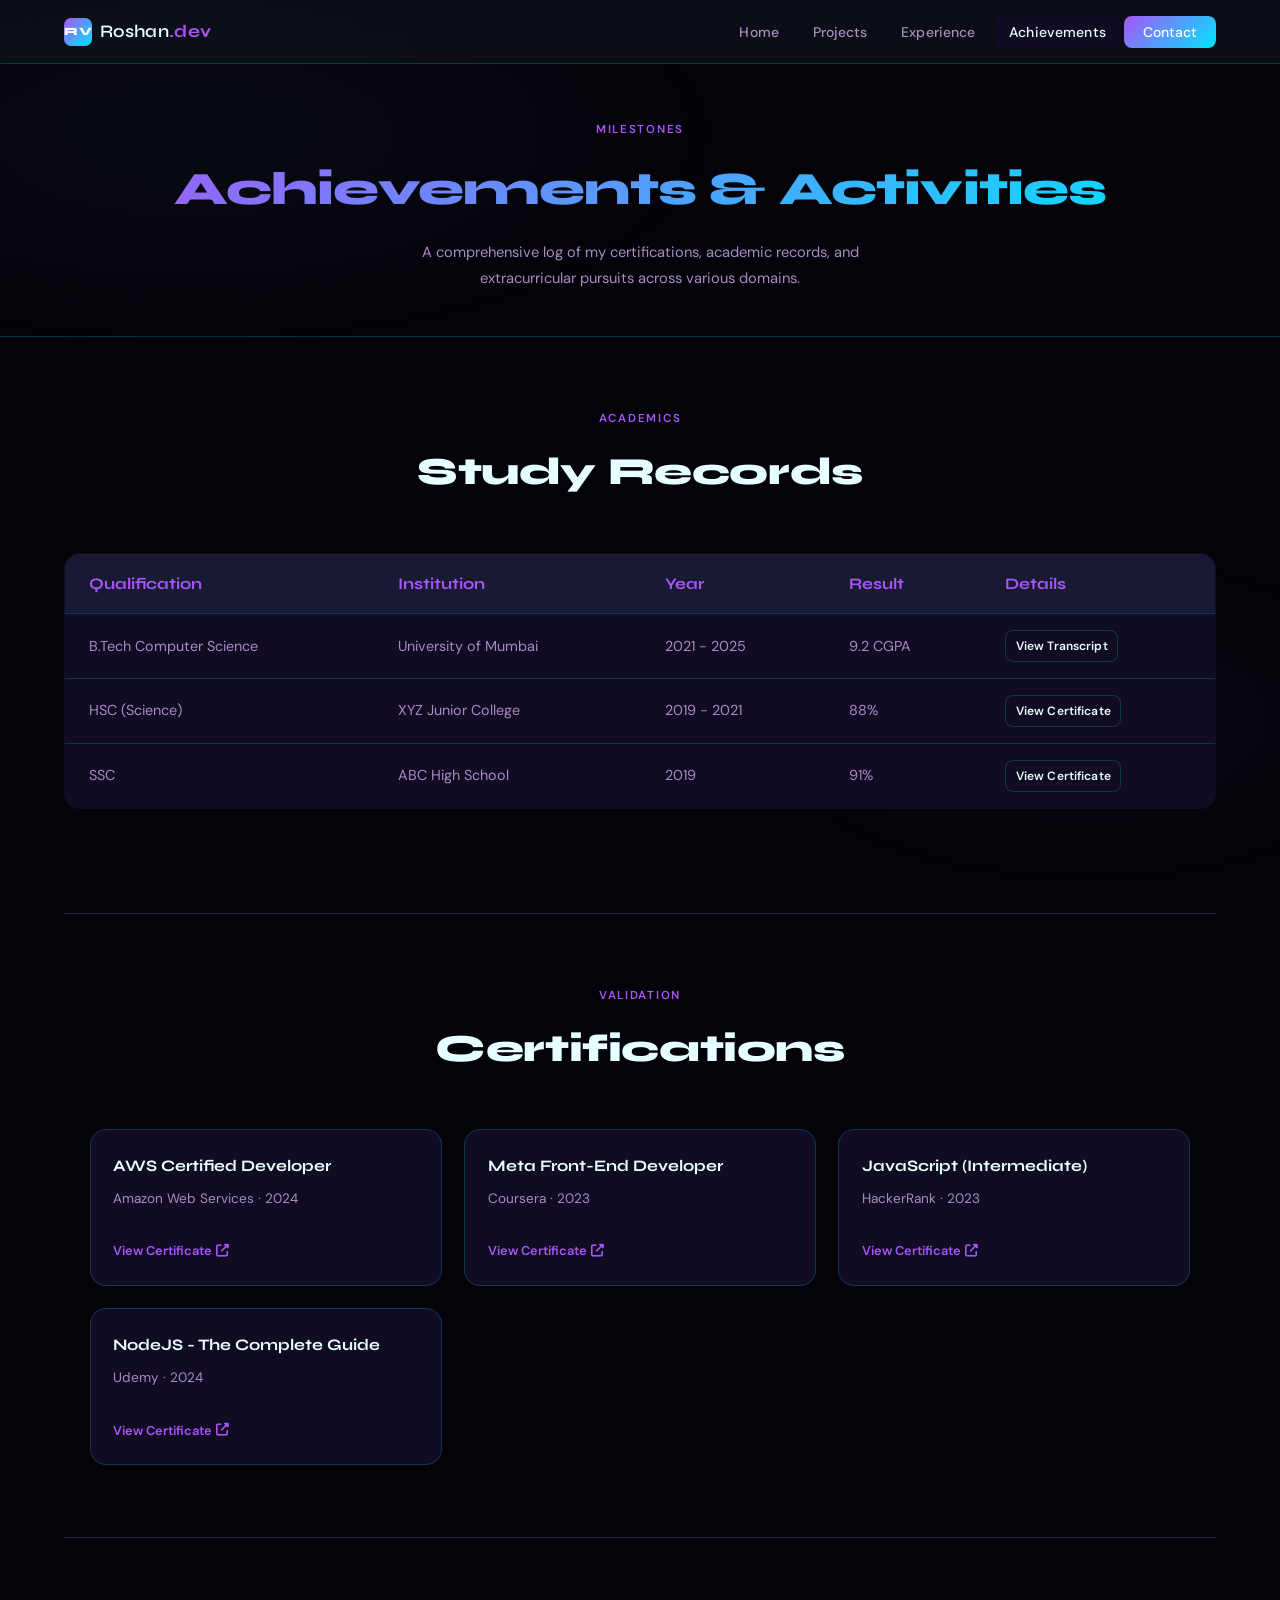
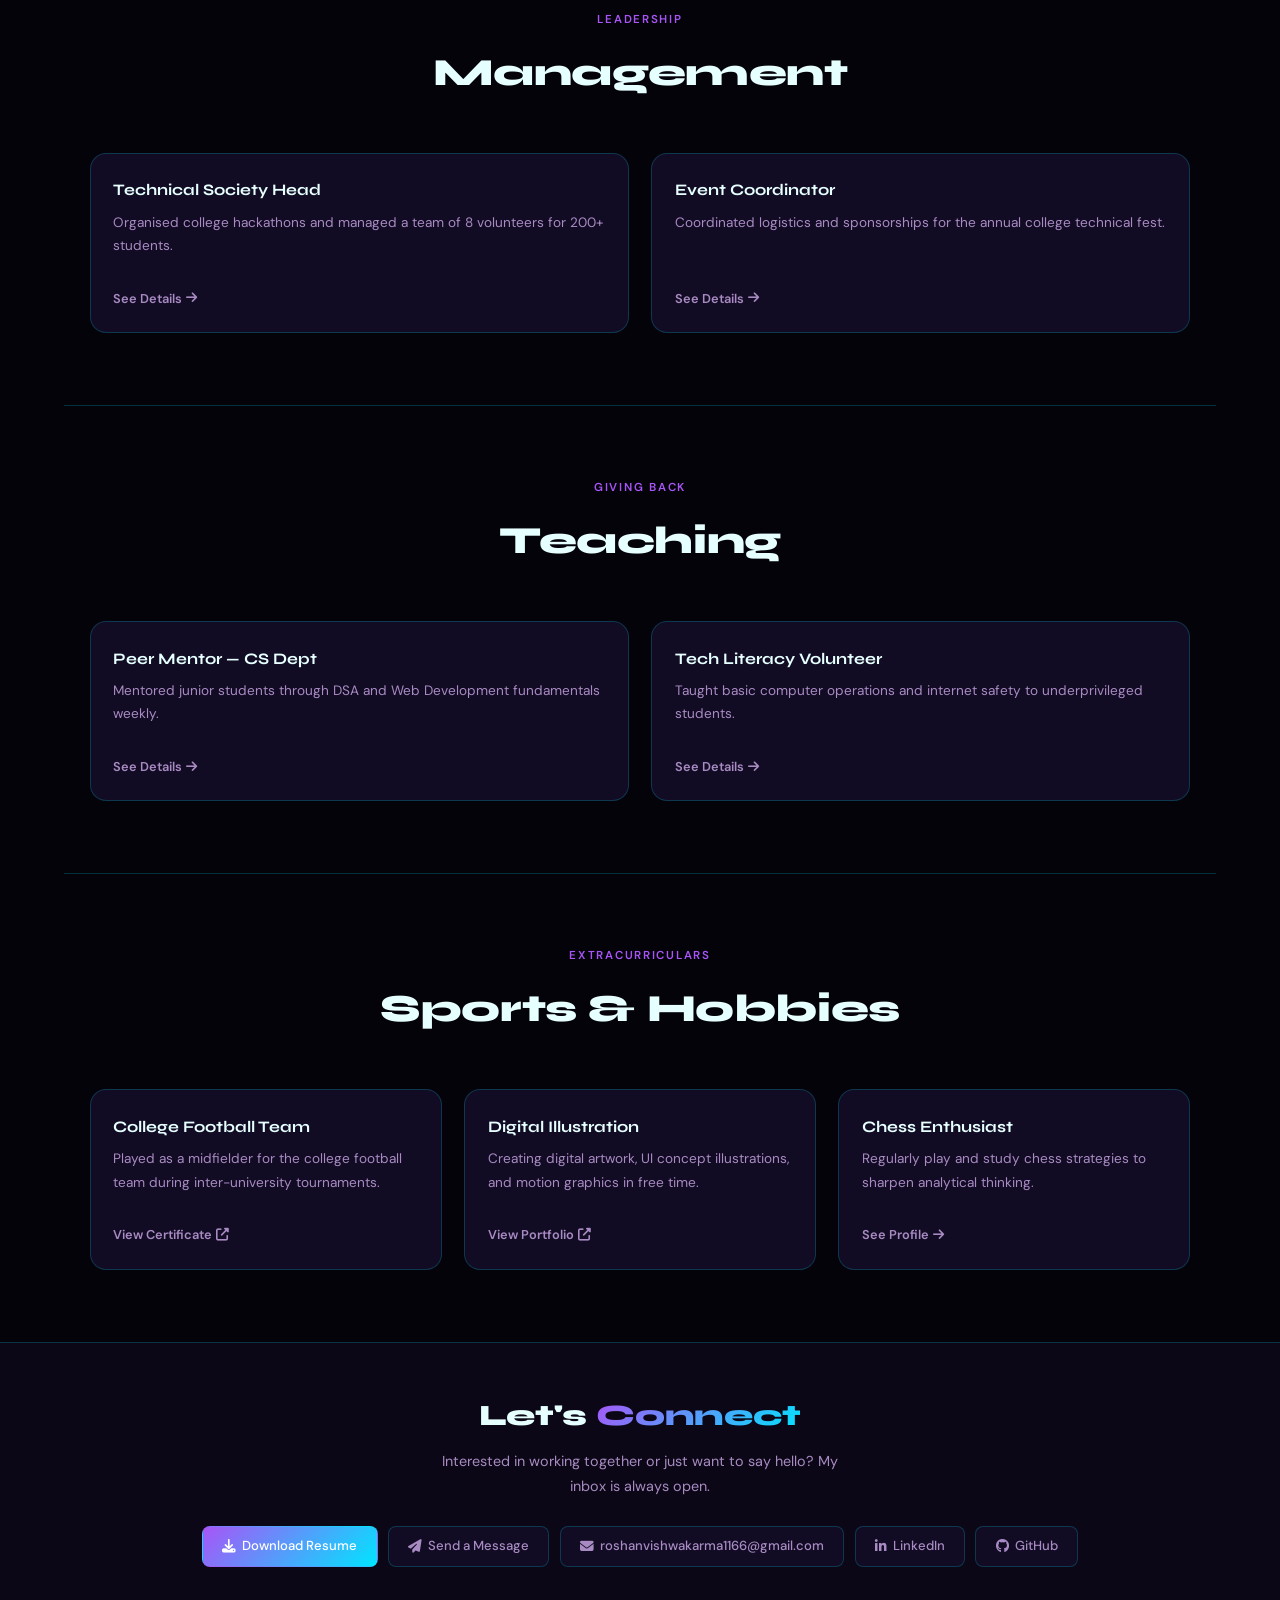
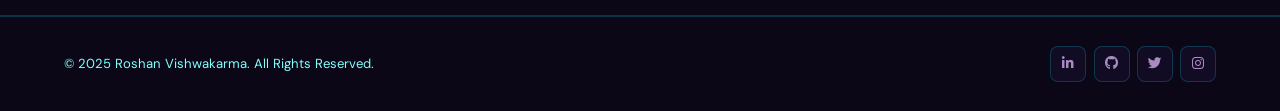
==== commit b3712ca3: "Updated version 3.1.0" ====
--- a/ach.html
+++ b/ach.html
@@ -6,6 +6,7 @@
     <title>Achievements | Roshan Vishwakarma</title>
     <meta name="description" content="Certifications, awards, and academic achievements of Roshan Vishwakarma.">
     <link rel="stylesheet" href="style.css">
+    <link rel="icon" type="image/png" href="favicon1.png">
     <link rel="stylesheet" href="https://cdnjs.cloudflare.com/ajax/libs/font-awesome/6.4.0/css/all.min.css">
 </head>
 <body>
@@ -92,7 +93,7 @@
                     <h3>AWS Certified Developer</h3>
                     <p>Amazon Web Services · 2024</p>
                     <div style="margin-top: 1rem;">
-                        <a href="#" target="_blank" class="link-btn">View Certificate <i class="fas fa-external-link-alt"></i></a>
+                        <a href="#" target="_blank" rel="noopener noreferrer" class="link-btn">View Certificate <i class="fas fa-external-link-alt"></i></a>
                     </div>
                 </div>
             </div>
@@ -101,7 +102,7 @@
                     <h3>Meta Front-End Developer</h3>
                     <p>Coursera · 2023</p>
                     <div style="margin-top: 1rem;">
-                        <a href="#" target="_blank" class="link-btn">View Certificate <i class="fas fa-external-link-alt"></i></a>
+                        <a href="#" target="_blank" rel="noopener noreferrer" class="link-btn">View Certificate <i class="fas fa-external-link-alt"></i></a>
                     </div>
                 </div>
             </div>
@@ -110,7 +111,7 @@
                     <h3>JavaScript (Intermediate)</h3>
                     <p>HackerRank · 2023</p>
                     <div style="margin-top: 1rem;">
-                        <a href="#" target="_blank" class="link-btn">View Certificate <i class="fas fa-external-link-alt"></i></a>
+                        <a href="#" target="_blank" rel="noopener noreferrer" class="link-btn">View Certificate <i class="fas fa-external-link-alt"></i></a>
                     </div>
                 </div>
             </div>
@@ -119,7 +120,7 @@
                     <h3>NodeJS - The Complete Guide</h3>
                     <p>Udemy · 2024</p>
                     <div style="margin-top: 1rem;">
-                        <a href="#" target="_blank" class="link-btn">View Certificate <i class="fas fa-external-link-alt"></i></a>
+                        <a href="#" target="_blank" rel="noopener noreferrer" class="link-btn">View Certificate <i class="fas fa-external-link-alt"></i></a>
                     </div>
                 </div>
             </div>
@@ -141,7 +142,7 @@
                     <h3>Technical Society Head</h3>
                     <p>Organised college hackathons and managed a team of 8 volunteers for 200+ students.</p>
                     <div style="margin-top: 1rem;">
-                        <a href="#" target="_blank" class="link-btn secondary">See Details <i class="fas fa-arrow-right"></i></a>
+                        <a href="#" target="_blank" rel="noopener noreferrer" class="link-btn secondary">See Details <i class="fas fa-arrow-right"></i></a>
                     </div>
                 </div>
             </div>
@@ -150,7 +151,7 @@
                     <h3>Event Coordinator</h3>
                     <p>Coordinated logistics and sponsorships for the annual college technical fest.</p>
                     <div style="margin-top: 1rem;">
-                        <a href="#" target="_blank" class="link-btn secondary">See Details <i class="fas fa-arrow-right"></i></a>
+                        <a href="#" target="_blank" rel="noopener noreferrer" class="link-btn secondary">See Details <i class="fas fa-arrow-right"></i></a>
                     </div>
                 </div>
             </div>
@@ -172,7 +173,7 @@
                     <h3>Peer Mentor — CS Dept</h3>
                     <p>Mentored junior students through DSA and Web Development fundamentals weekly.</p>
                     <div style="margin-top: 1rem;">
-                        <a href="#" target="_blank" class="link-btn secondary">See Details <i class="fas fa-arrow-right"></i></a>
+                        <a href="#" target="_blank" rel="noopener noreferrer" class="link-btn secondary">See Details <i class="fas fa-arrow-right"></i></a>
                     </div>
                 </div>
             </div>
@@ -181,7 +182,7 @@
                     <h3>Tech Literacy Volunteer</h3>
                     <p>Taught basic computer operations and internet safety to underprivileged students.</p>
                     <div style="margin-top: 1rem;">
-                        <a href="#" target="_blank" class="link-btn secondary">See Details <i class="fas fa-arrow-right"></i></a>
+                        <a href="#" target="_blank" rel="noopener noreferrer" class="link-btn secondary">See Details <i class="fas fa-arrow-right"></i></a>
                     </div>
                 </div>
             </div>
@@ -203,7 +204,7 @@
                     <h3>College Football Team</h3>
                     <p>Played as a midfielder for the college football team during inter-university tournaments.</p>
                     <div style="margin-top: 1rem;">
-                        <a href="#" target="_blank" class="link-btn secondary">View Certificate <i class="fas fa-external-link-alt"></i></a>
+                        <a href="#" target="_blank" rel="noopener noreferrer" class="link-btn secondary">View Certificate <i class="fas fa-external-link-alt"></i></a>
                     </div>
                 </div>
             </div>
@@ -212,7 +213,7 @@
                     <h3>Digital Illustration</h3>
                     <p>Creating digital artwork, UI concept illustrations, and motion graphics in free time.</p>
                     <div style="margin-top: 1rem;">
-                        <a href="#" target="_blank" class="link-btn secondary">View Portfolio <i class="fas fa-external-link-alt"></i></a>
+                        <a href="#" target="_blank" rel="noopener noreferrer" class="link-btn secondary">View Portfolio <i class="fas fa-external-link-alt"></i></a>
                     </div>
                 </div>
             </div>
@@ -221,7 +222,7 @@
                     <h3>Chess Enthusiast</h3>
                     <p>Regularly play and study chess strategies to sharpen analytical thinking.</p>
                     <div style="margin-top: 1rem;">
-                        <a href="#" target="_blank" class="link-btn secondary">See Profile <i class="fas fa-arrow-right"></i></a>
+                        <a href="#" target="_blank" rel="noopener noreferrer" class="link-btn secondary">See Profile <i class="fas fa-arrow-right"></i></a>
                     </div>
                 </div>
             </div>
@@ -233,11 +234,11 @@
         <h2>Let's <span class="gradient-text">Connect</span></h2>
         <p>Interested in working together or just want to say hello? My inbox is always open.</p>
         <div class="connect-links">
-            <a href="media/resume.pdf" target="_blank" class="connect-link primary" download><i class="fas fa-download"></i> Download Resume</a>
+            <a href="media/resume.pdf" target="_blank" rel="noopener noreferrer" class="connect-link primary" download><i class="fas fa-download"></i> Download Resume</a>
             <a href="contacts.html" class="connect-link"><i class="fas fa-paper-plane"></i> Send a Message</a>
-            <a href="mailto:roshan@example.com" class="connect-link"><i class="fas fa-envelope"></i> roshan@example.com</a>
-            <a href="https://linkedin.com/in/roshan" target="_blank" class="connect-link"><i class="fab fa-linkedin-in"></i> LinkedIn</a>
-            <a href="https://github.com/roshan" target="_blank" class="connect-link"><i class="fab fa-github"></i> GitHub</a>
+            <a href="mailto:roshanvishwakarma1166@gmail.com" class="connect-link"><i class="fas fa-envelope"></i> roshanvishwakarma1166@gmail.com</a>
+            <a href="https://linkedin.com/in/roshan" target="_blank" rel="noopener noreferrer" class="connect-link"><i class="fab fa-linkedin-in"></i> LinkedIn</a>
+            <a href="https://github.com/TheBinaryVision" target="_blank" rel="noopener noreferrer" class="connect-link"><i class="fab fa-github"></i> GitHub</a>
         </div>
     </div>
     </main>
--- a/style.css
+++ b/style.css
@@ -281,7 +281,7 @@
 ═══════════════════════════════════════════ */
 @media(max-width:768px){
     .nav-links{display:none;flex-direction:column;gap:0;}
-    .nav-links.open{display:flex;position:absolute;top:64px;left:0;right:0;background:rgba(13,17,23,0.97);border-bottom:1px solid var(--border);padding:0.9rem;gap:0.15rem;backdrop-filter:blur(18px);}
+    .nav-links.open{display:flex;position:absolute;top:64px;left:0;right:0;background:rgba(13,17,23,0.97);border-bottom:1px solid var(--border);padding:0.9rem;gap:0.15rem;-webkit-backdrop-filter:blur(18px);backdrop-filter:blur(18px);}
     .hamburger{display:block;}
     .hero h1{font-size:2rem;}
     .bio{font-size:0.9rem;}
